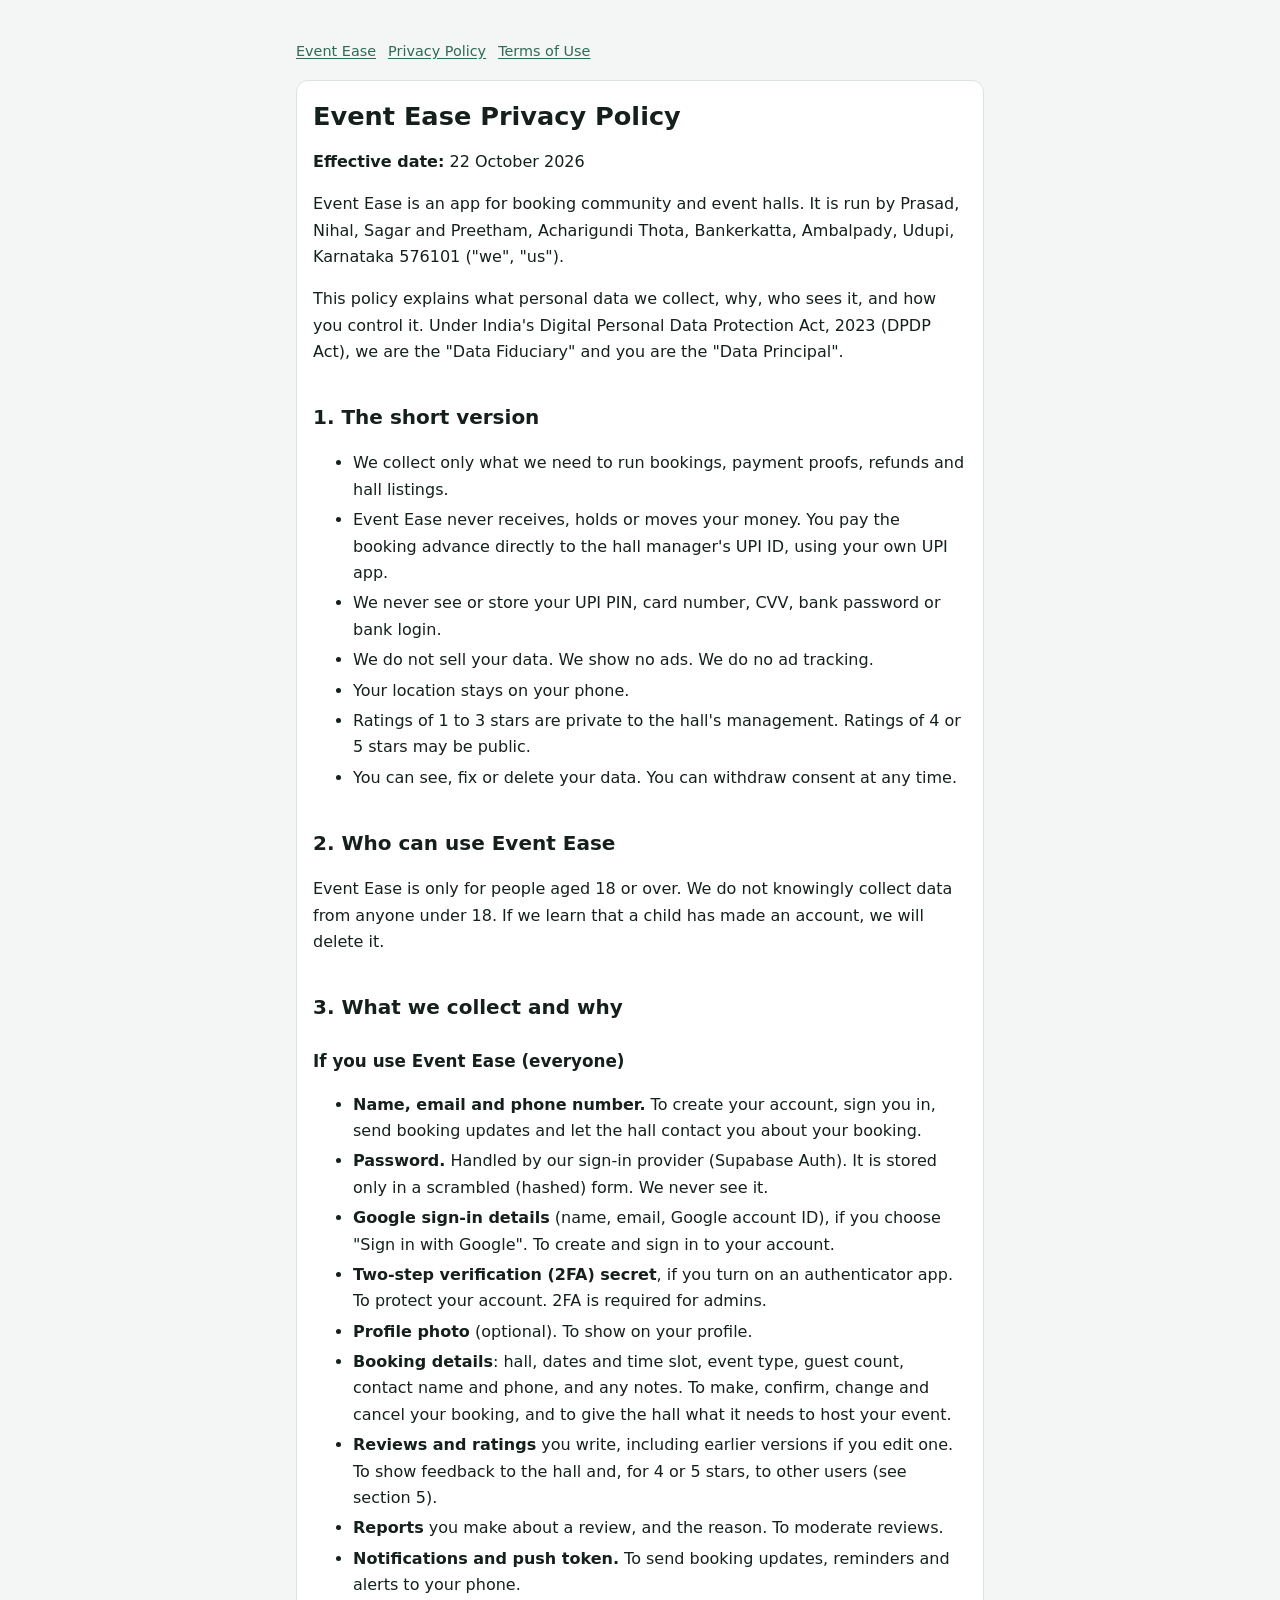
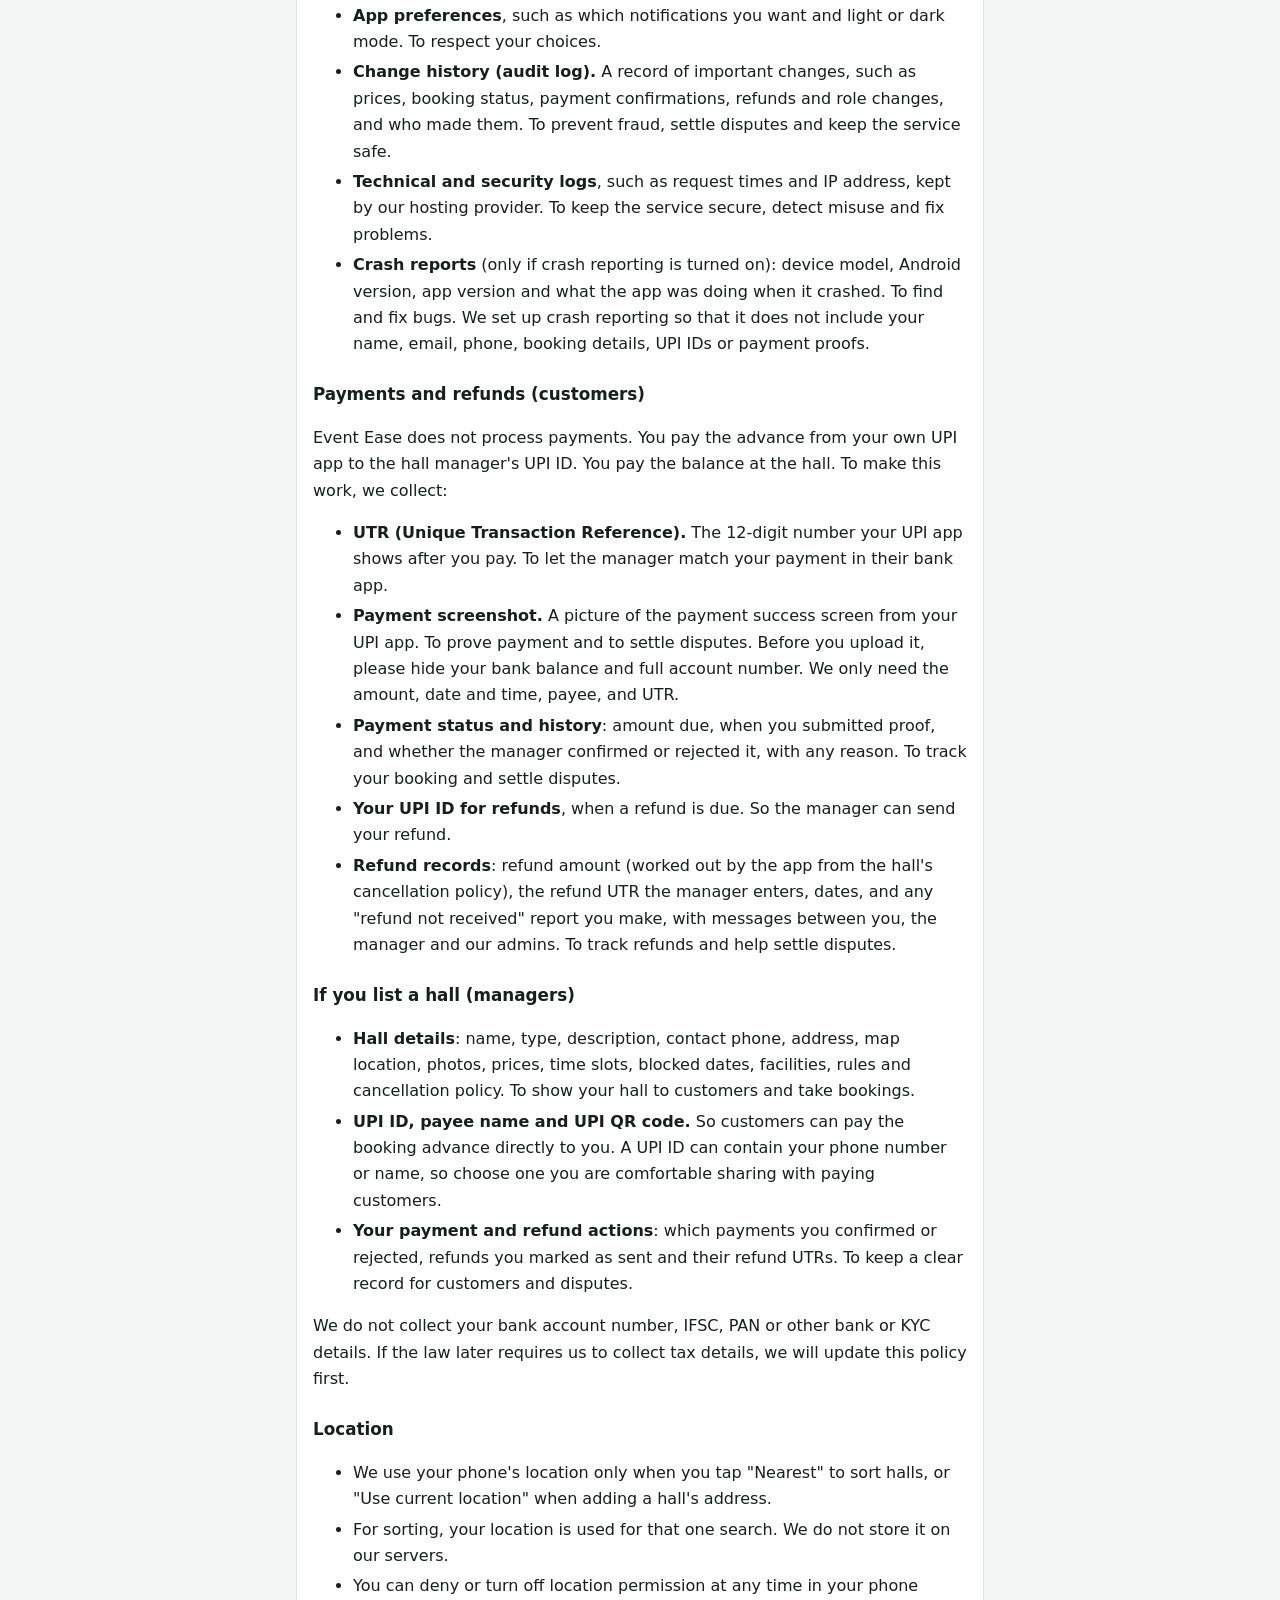
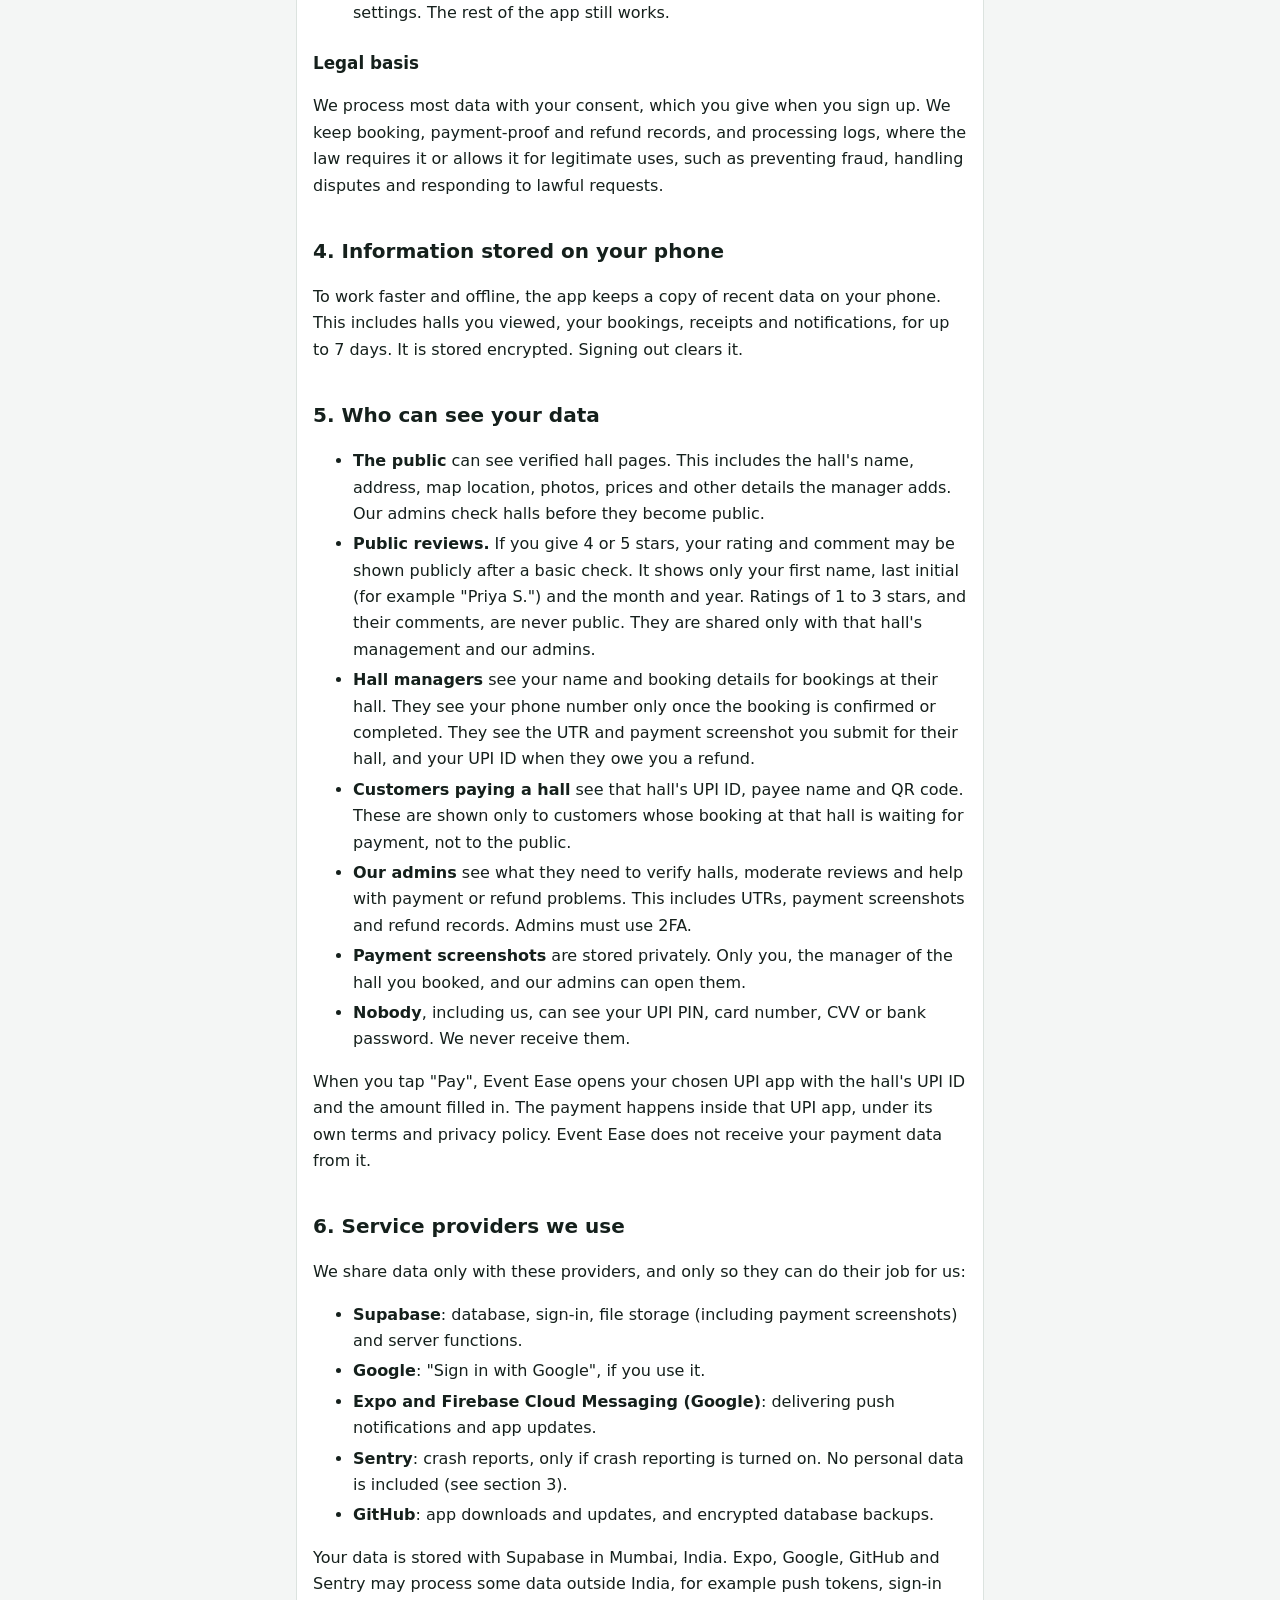
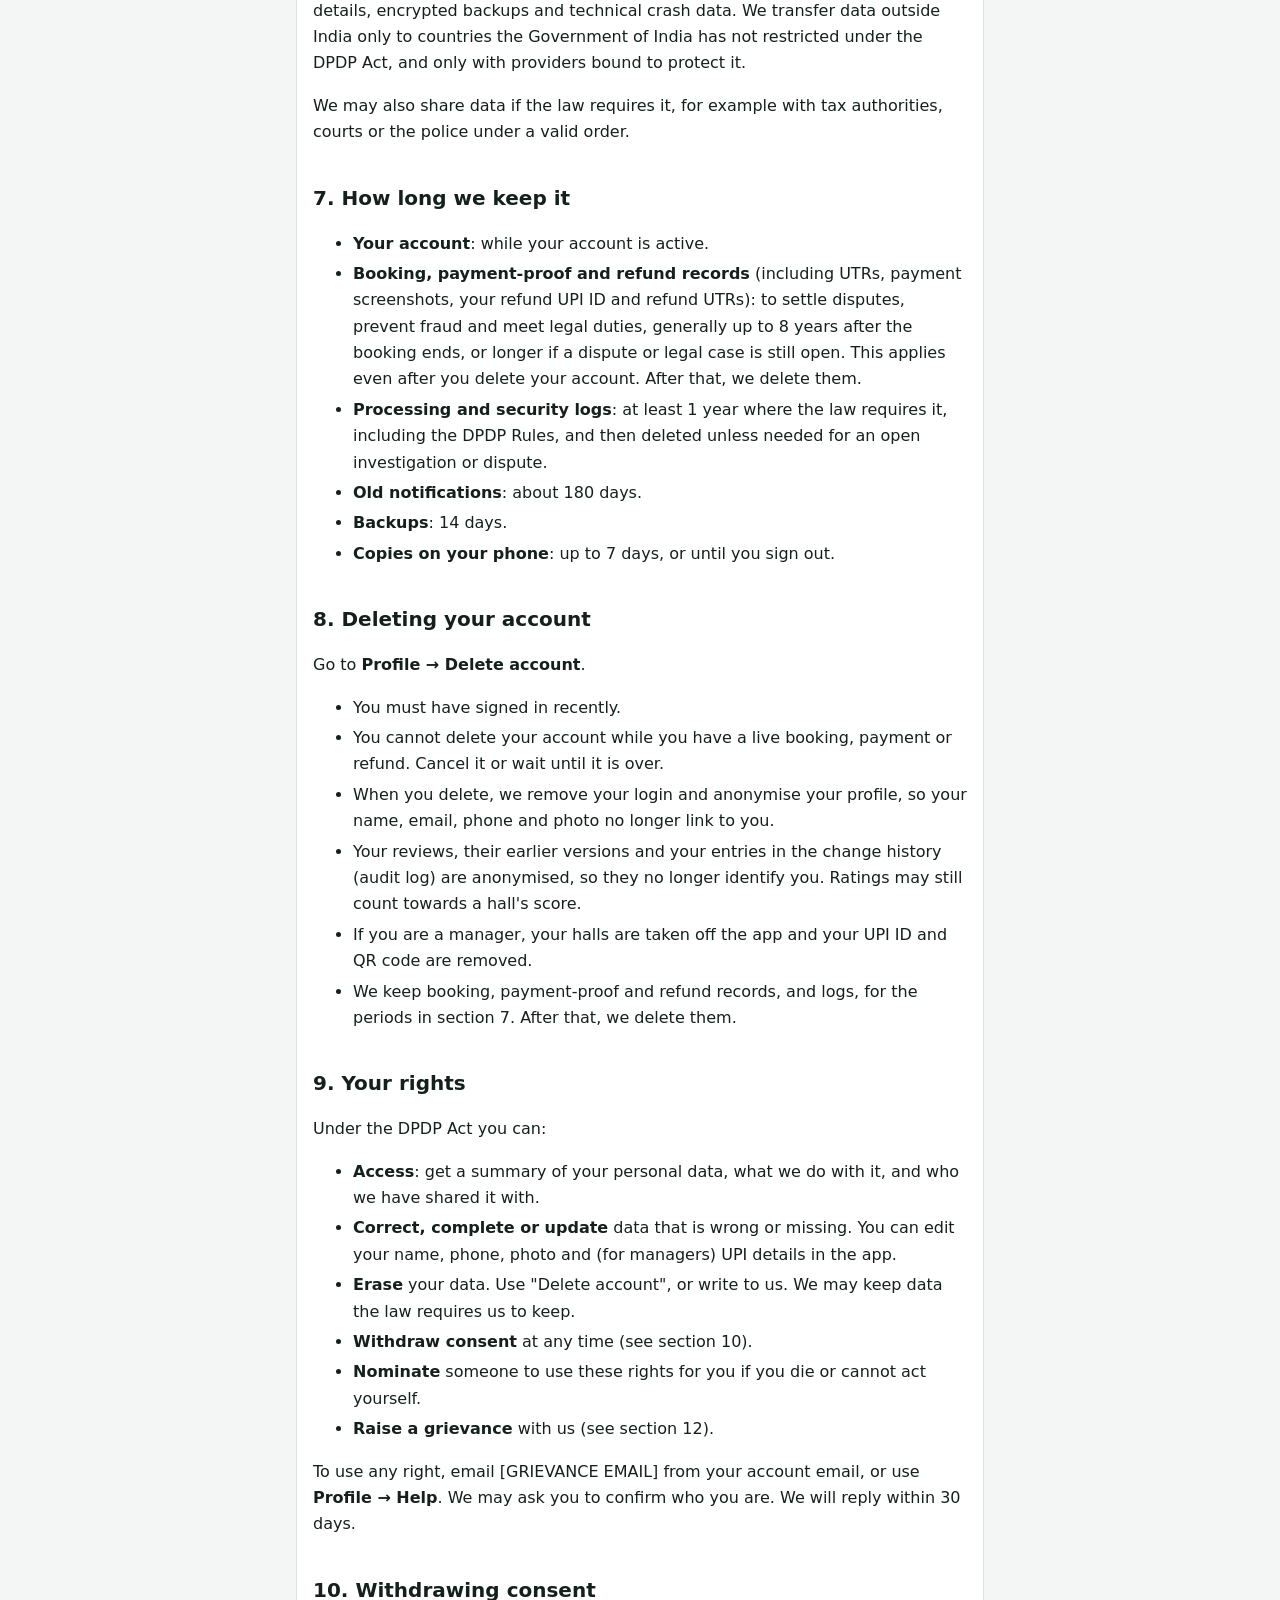
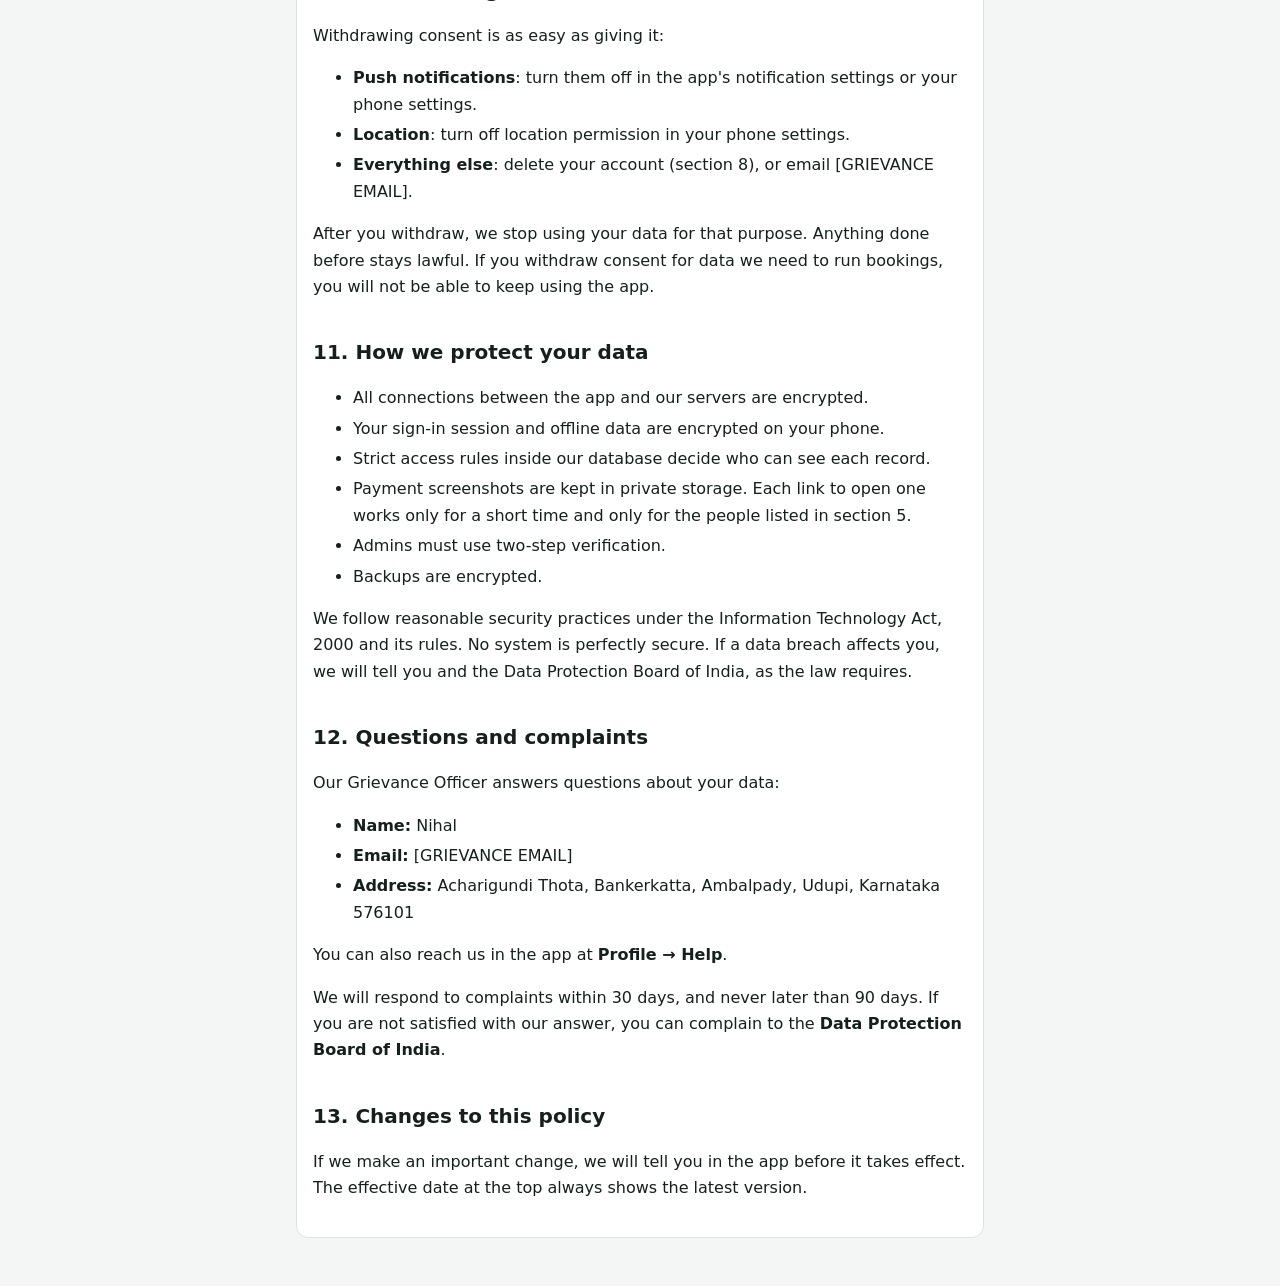
==== privacy/index.html @ c85a9c73 "Event Ease legal pages" ====
<!doctype html>
<html lang="en">
<head>
<meta charset="utf-8">
<meta name="viewport" content="width=device-width, initial-scale=1">
<title>Privacy Policy | Event Ease</title>
<link rel="stylesheet" href="../style.css">
</head>
<body>
<main>
<nav><a href="../">Event Ease</a><a href="../privacy/">Privacy Policy</a><a href="../terms/">Terms of Use</a></nav>
<article class="card">
<h1>Event Ease Privacy Policy</h1>
<p><strong>Effective date:</strong> 22 October 2026</p>
<p>Event Ease is an app for booking community and event halls. It is run by Prasad, Nihal, Sagar and Preetham, Acharigundi Thota, Bankerkatta, Ambalpady, Udupi, Karnataka 576101 (&quot;we&quot;, &quot;us&quot;).</p>
<p>This policy explains what personal data we collect, why, who sees it, and how you control it. Under India&#39;s Digital Personal Data Protection Act, 2023 (DPDP Act), we are the &quot;Data Fiduciary&quot; and you are the &quot;Data Principal&quot;.</p>
<h2>1. The short version</h2>
<ul>
<li>We collect only what we need to run bookings, payment proofs, refunds and hall listings.</li>
<li>Event Ease never receives, holds or moves your money. You pay the booking advance directly to the hall manager&#39;s UPI ID, using your own UPI app.</li>
<li>We never see or store your UPI PIN, card number, CVV, bank password or bank login.</li>
<li>We do not sell your data. We show no ads. We do no ad tracking.</li>
<li>Your location stays on your phone.</li>
<li>Ratings of 1 to 3 stars are private to the hall&#39;s management. Ratings of 4 or 5 stars may be public.</li>
<li>You can see, fix or delete your data. You can withdraw consent at any time.</li>
</ul>
<h2>2. Who can use Event Ease</h2>
<p>Event Ease is only for people aged 18 or over. We do not knowingly collect data from anyone under 18. If we learn that a child has made an account, we will delete it.</p>
<h2>3. What we collect and why</h2>
<h3>If you use Event Ease (everyone)</h3>
<ul>
<li><strong>Name, email and phone number.</strong> To create your account, sign you in, send booking updates and let the hall contact you about your booking.</li>
<li><strong>Password.</strong> Handled by our sign-in provider (Supabase Auth). It is stored only in a scrambled (hashed) form. We never see it.</li>
<li><strong>Google sign-in details</strong> (name, email, Google account ID), if you choose &quot;Sign in with Google&quot;. To create and sign in to your account.</li>
<li><strong>Two-step verification (2FA) secret</strong>, if you turn on an authenticator app. To protect your account. 2FA is required for admins.</li>
<li><strong>Profile photo</strong> (optional). To show on your profile.</li>
<li><strong>Booking details</strong>: hall, dates and time slot, event type, guest count, contact name and phone, and any notes. To make, confirm, change and cancel your booking, and to give the hall what it needs to host your event.</li>
<li><strong>Reviews and ratings</strong> you write, including earlier versions if you edit one. To show feedback to the hall and, for 4 or 5 stars, to other users (see section 5).</li>
<li><strong>Reports</strong> you make about a review, and the reason. To moderate reviews.</li>
<li><strong>Notifications and push token.</strong> To send booking updates, reminders and alerts to your phone.</li>
<li><strong>App preferences</strong>, such as which notifications you want and light or dark mode. To respect your choices.</li>
<li><strong>Change history (audit log).</strong> A record of important changes, such as prices, booking status, payment confirmations, refunds and role changes, and who made them. To prevent fraud, settle disputes and keep the service safe.</li>
<li><strong>Technical and security logs</strong>, such as request times and IP address, kept by our hosting provider. To keep the service secure, detect misuse and fix problems.</li>
<li><strong>Crash reports</strong> (only if crash reporting is turned on): device model, Android version, app version and what the app was doing when it crashed. To find and fix bugs. We set up crash reporting so that it does not include your name, email, phone, booking details, UPI IDs or payment proofs.</li>
</ul>
<h3>Payments and refunds (customers)</h3>
<p>Event Ease does not process payments. You pay the advance from your own UPI app to the hall manager&#39;s UPI ID. You pay the balance at the hall. To make this work, we collect:</p>
<ul>
<li><strong>UTR (Unique Transaction Reference).</strong> The 12-digit number your UPI app shows after you pay. To let the manager match your payment in their bank app.</li>
<li><strong>Payment screenshot.</strong> A picture of the payment success screen from your UPI app. To prove payment and to settle disputes. Before you upload it, please hide your bank balance and full account number. We only need the amount, date and time, payee, and UTR.</li>
<li><strong>Payment status and history</strong>: amount due, when you submitted proof, and whether the manager confirmed or rejected it, with any reason. To track your booking and settle disputes.</li>
<li><strong>Your UPI ID for refunds</strong>, when a refund is due. So the manager can send your refund.</li>
<li><strong>Refund records</strong>: refund amount (worked out by the app from the hall&#39;s cancellation policy), the refund UTR the manager enters, dates, and any &quot;refund not received&quot; report you make, with messages between you, the manager and our admins. To track refunds and help settle disputes.</li>
</ul>
<h3>If you list a hall (managers)</h3>
<ul>
<li><strong>Hall details</strong>: name, type, description, contact phone, address, map location, photos, prices, time slots, blocked dates, facilities, rules and cancellation policy. To show your hall to customers and take bookings.</li>
<li><strong>UPI ID, payee name and UPI QR code.</strong> So customers can pay the booking advance directly to you. A UPI ID can contain your phone number or name, so choose one you are comfortable sharing with paying customers.</li>
<li><strong>Your payment and refund actions</strong>: which payments you confirmed or rejected, refunds you marked as sent and their refund UTRs. To keep a clear record for customers and disputes.</li>
</ul>
<p>We do not collect your bank account number, IFSC, PAN or other bank or KYC details. If the law later requires us to collect tax details, we will update this policy first.</p>
<h3>Location</h3>
<ul>
<li>We use your phone&#39;s location only when you tap &quot;Nearest&quot; to sort halls, or &quot;Use current location&quot; when adding a hall&#39;s address.</li>
<li>For sorting, your location is used for that one search. We do not store it on our servers.</li>
<li>You can deny or turn off location permission at any time in your phone settings. The rest of the app still works.</li>
</ul>
<h3>Legal basis</h3>
<p>We process most data with your consent, which you give when you sign up. We keep booking, payment-proof and refund records, and processing logs, where the law requires it or allows it for legitimate uses, such as preventing fraud, handling disputes and responding to lawful requests.</p>
<h2>4. Information stored on your phone</h2>
<p>To work faster and offline, the app keeps a copy of recent data on your phone. This includes halls you viewed, your bookings, receipts and notifications, for up to 7 days. It is stored encrypted. Signing out clears it.</p>
<h2>5. Who can see your data</h2>
<ul>
<li><strong>The public</strong> can see verified hall pages. This includes the hall&#39;s name, address, map location, photos, prices and other details the manager adds. Our admins check halls before they become public.</li>
<li><strong>Public reviews.</strong> If you give 4 or 5 stars, your rating and comment may be shown publicly after a basic check. It shows only your first name, last initial (for example &quot;Priya S.&quot;) and the month and year. Ratings of 1 to 3 stars, and their comments, are never public. They are shared only with that hall&#39;s management and our admins.</li>
<li><strong>Hall managers</strong> see your name and booking details for bookings at their hall. They see your phone number only once the booking is confirmed or completed. They see the UTR and payment screenshot you submit for their hall, and your UPI ID when they owe you a refund.</li>
<li><strong>Customers paying a hall</strong> see that hall&#39;s UPI ID, payee name and QR code. These are shown only to customers whose booking at that hall is waiting for payment, not to the public.</li>
<li><strong>Our admins</strong> see what they need to verify halls, moderate reviews and help with payment or refund problems. This includes UTRs, payment screenshots and refund records. Admins must use 2FA.</li>
<li><strong>Payment screenshots</strong> are stored privately. Only you, the manager of the hall you booked, and our admins can open them.</li>
<li><strong>Nobody</strong>, including us, can see your UPI PIN, card number, CVV or bank password. We never receive them.</li>
</ul>
<p>When you tap &quot;Pay&quot;, Event Ease opens your chosen UPI app with the hall&#39;s UPI ID and the amount filled in. The payment happens inside that UPI app, under its own terms and privacy policy. Event Ease does not receive your payment data from it.</p>
<h2>6. Service providers we use</h2>
<p>We share data only with these providers, and only so they can do their job for us:</p>
<ul>
<li><strong>Supabase</strong>: database, sign-in, file storage (including payment screenshots) and server functions.</li>
<li><strong>Google</strong>: &quot;Sign in with Google&quot;, if you use it.</li>
<li><strong>Expo and Firebase Cloud Messaging (Google)</strong>: delivering push notifications and app updates.</li>
<li><strong>Sentry</strong>: crash reports, only if crash reporting is turned on. No personal data is included (see section 3).</li>
<li><strong>GitHub</strong>: app downloads and updates, and encrypted database backups.</li>
</ul>
<p>Your data is stored with Supabase in Mumbai, India. Expo, Google, GitHub and Sentry may process some data outside India, for example push tokens, sign-in details, encrypted backups and technical crash data. We transfer data outside India only to countries the Government of India has not restricted under the DPDP Act, and only with providers bound to protect it.</p>
<p>We may also share data if the law requires it, for example with tax authorities, courts or the police under a valid order.</p>
<h2>7. How long we keep it</h2>
<ul>
<li><strong>Your account</strong>: while your account is active.</li>
<li><strong>Booking, payment-proof and refund records</strong> (including UTRs, payment screenshots, your refund UPI ID and refund UTRs): to settle disputes, prevent fraud and meet legal duties, generally up to 8 years after the booking ends, or longer if a dispute or legal case is still open. This applies even after you delete your account. After that, we delete them.</li>
<li><strong>Processing and security logs</strong>: at least 1 year where the law requires it, including the DPDP Rules, and then deleted unless needed for an open investigation or dispute.</li>
<li><strong>Old notifications</strong>: about 180 days.</li>
<li><strong>Backups</strong>: 14 days.</li>
<li><strong>Copies on your phone</strong>: up to 7 days, or until you sign out.</li>
</ul>
<h2>8. Deleting your account</h2>
<p>Go to <strong>Profile → Delete account</strong>.</p>
<ul>
<li>You must have signed in recently.</li>
<li>You cannot delete your account while you have a live booking, payment or refund. Cancel it or wait until it is over.</li>
<li>When you delete, we remove your login and anonymise your profile, so your name, email, phone and photo no longer link to you.</li>
<li>Your reviews, their earlier versions and your entries in the change history (audit log) are anonymised, so they no longer identify you. Ratings may still count towards a hall&#39;s score.</li>
<li>If you are a manager, your halls are taken off the app and your UPI ID and QR code are removed.</li>
<li>We keep booking, payment-proof and refund records, and logs, for the periods in section 7. After that, we delete them.</li>
</ul>
<h2>9. Your rights</h2>
<p>Under the DPDP Act you can:</p>
<ul>
<li><strong>Access</strong>: get a summary of your personal data, what we do with it, and who we have shared it with.</li>
<li><strong>Correct, complete or update</strong> data that is wrong or missing. You can edit your name, phone, photo and (for managers) UPI details in the app.</li>
<li><strong>Erase</strong> your data. Use &quot;Delete account&quot;, or write to us. We may keep data the law requires us to keep.</li>
<li><strong>Withdraw consent</strong> at any time (see section 10).</li>
<li><strong>Nominate</strong> someone to use these rights for you if you die or cannot act yourself.</li>
<li><strong>Raise a grievance</strong> with us (see section 12).</li>
</ul>
<p>To use any right, email [GRIEVANCE EMAIL] from your account email, or use <strong>Profile → Help</strong>. We may ask you to confirm who you are. We will reply within 30 days.</p>
<h2>10. Withdrawing consent</h2>
<p>Withdrawing consent is as easy as giving it:</p>
<ul>
<li><strong>Push notifications</strong>: turn them off in the app&#39;s notification settings or your phone settings.</li>
<li><strong>Location</strong>: turn off location permission in your phone settings.</li>
<li><strong>Everything else</strong>: delete your account (section 8), or email [GRIEVANCE EMAIL].</li>
</ul>
<p>After you withdraw, we stop using your data for that purpose. Anything done before stays lawful. If you withdraw consent for data we need to run bookings, you will not be able to keep using the app.</p>
<h2>11. How we protect your data</h2>
<ul>
<li>All connections between the app and our servers are encrypted.</li>
<li>Your sign-in session and offline data are encrypted on your phone.</li>
<li>Strict access rules inside our database decide who can see each record.</li>
<li>Payment screenshots are kept in private storage. Each link to open one works only for a short time and only for the people listed in section 5.</li>
<li>Admins must use two-step verification.</li>
<li>Backups are encrypted.</li>
</ul>
<p>We follow reasonable security practices under the Information Technology Act, 2000 and its rules. No system is perfectly secure. If a data breach affects you, we will tell you and the Data Protection Board of India, as the law requires.</p>
<h2>12. Questions and complaints</h2>
<p>Our Grievance Officer answers questions about your data:</p>
<ul>
<li><strong>Name:</strong> Nihal</li>
<li><strong>Email:</strong> [GRIEVANCE EMAIL]</li>
<li><strong>Address:</strong> Acharigundi Thota, Bankerkatta, Ambalpady, Udupi, Karnataka 576101</li>
</ul>
<p>You can also reach us in the app at <strong>Profile → Help</strong>.</p>
<p>We will respond to complaints within 30 days, and never later than 90 days. If you are not satisfied with our answer, you can complain to the <strong>Data Protection Board of India</strong>.</p>
<h2>13. Changes to this policy</h2>
<p>If we make an important change, we will tell you in the app before it takes effect. The effective date at the top always shows the latest version.</p>
</article>
</main>
</body>
</html>
---- style.css ----
:root{--bg:#F4F6F5;--surface:#FFFFFF;--ink:#15201C;--muted:#5C6964;--line:#DCE3DF;--accent:#2E6A55}
@media (prefers-color-scheme:dark){:root{--bg:#0E1412;--surface:#161D1A;--ink:#E7EEEA;--muted:#9AA8A2;--line:#26302C;--accent:#7CC4A4}}
*{box-sizing:border-box}
body{margin:0;background:var(--bg);color:var(--ink);font:16px/1.65 system-ui,-apple-system,"Segoe UI",Roboto,"Helvetica Neue",Arial,sans-serif}
main{max-width:720px;margin:0 auto;padding:24px 16px 48px}
.card{background:var(--surface);border:1px solid var(--line);border-radius:12px;padding:20px 16px}
h1{font-size:1.6rem;line-height:1.25;margin:0 0 .5em}
h2{font-size:1.25rem;margin:1.8em 0 .5em}
h3{font-size:1.05rem;margin:1.4em 0 .4em}
a{color:var(--accent);text-underline-offset:2px}
a:focus-visible{outline:2px solid var(--accent);outline-offset:2px}
p,li{overflow-wrap:anywhere}
li{margin:.25em 0}
code{background:var(--bg);border:1px solid var(--line);border-radius:4px;padding:0 .3em;font-size:.9em}
table{border-collapse:collapse;display:block;overflow-x:auto;max-width:100%}
th,td{border:1px solid var(--line);padding:6px 10px;text-align:left;vertical-align:top}
hr{border:0;border-top:1px solid var(--line);margin:1.5em 0}
nav,footer{color:var(--muted);font-size:.9rem;margin:16px 0}
nav a,footer a{margin-right:12px}
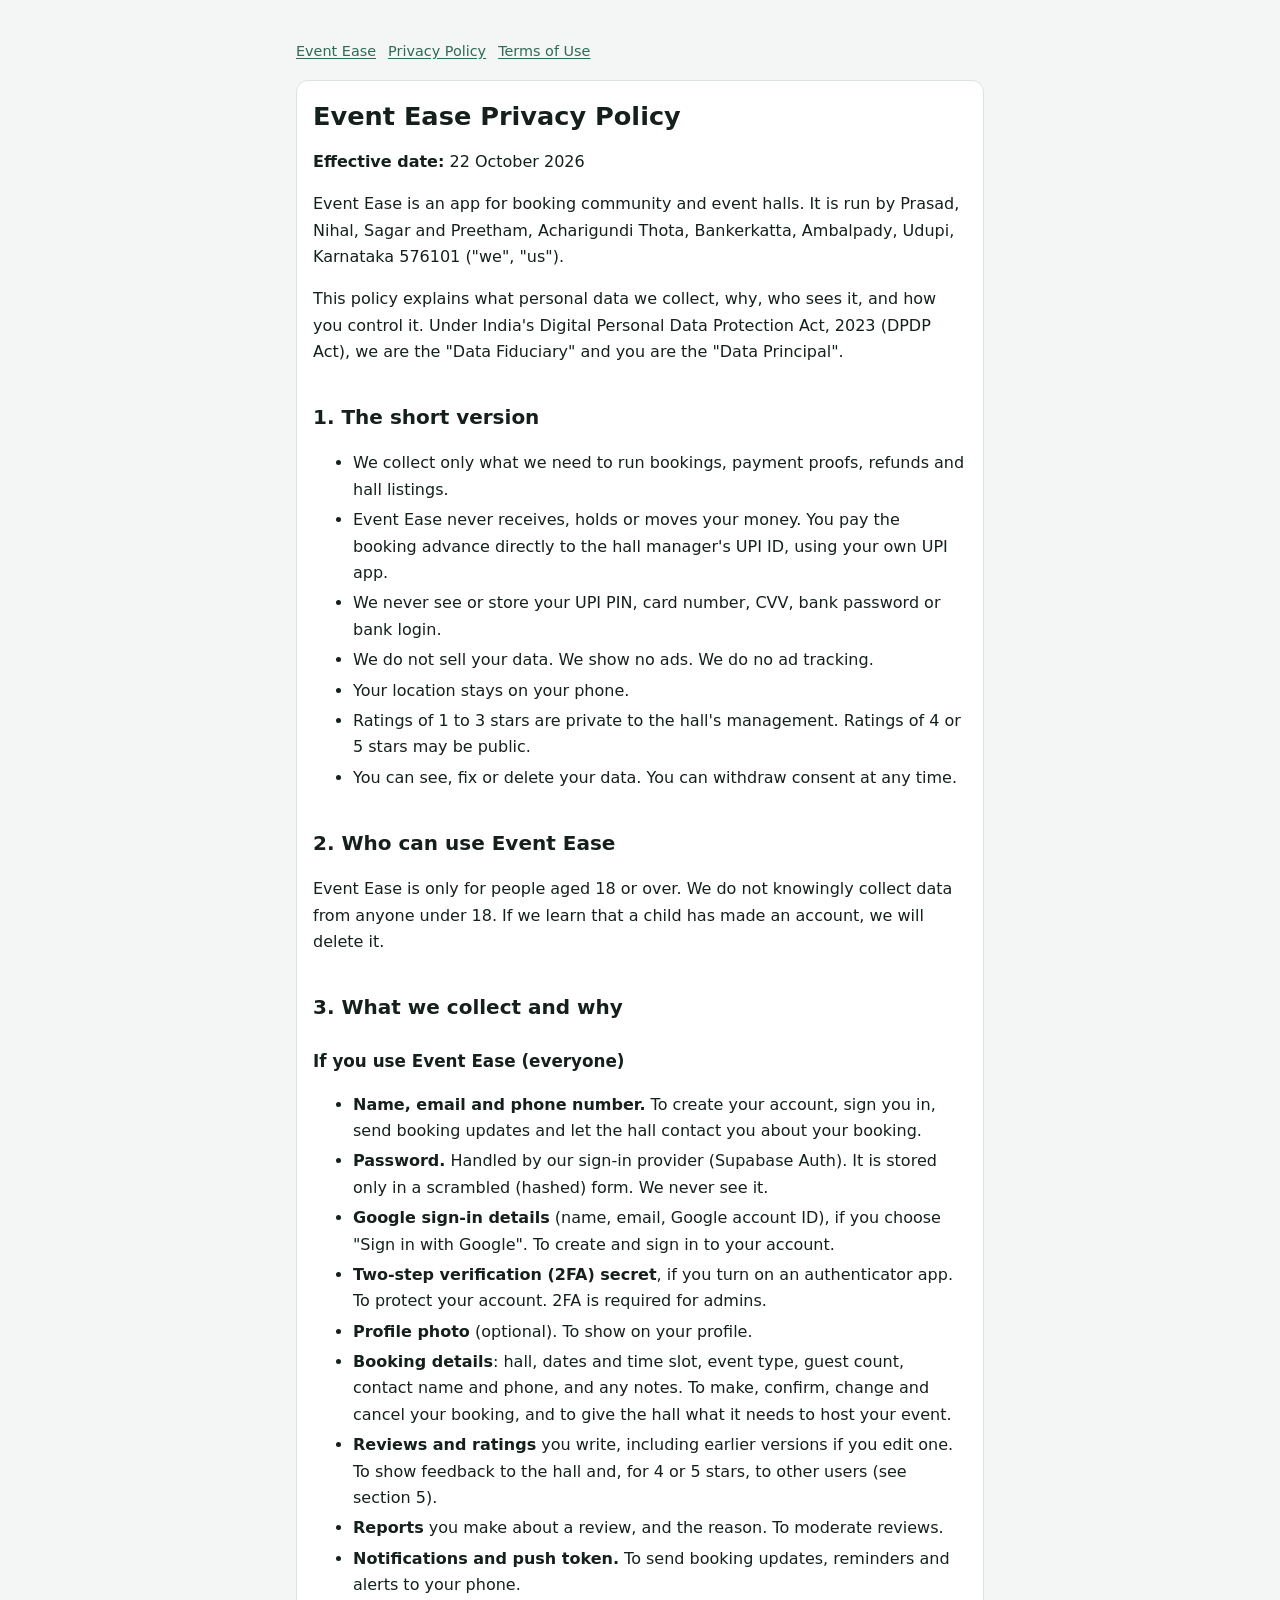
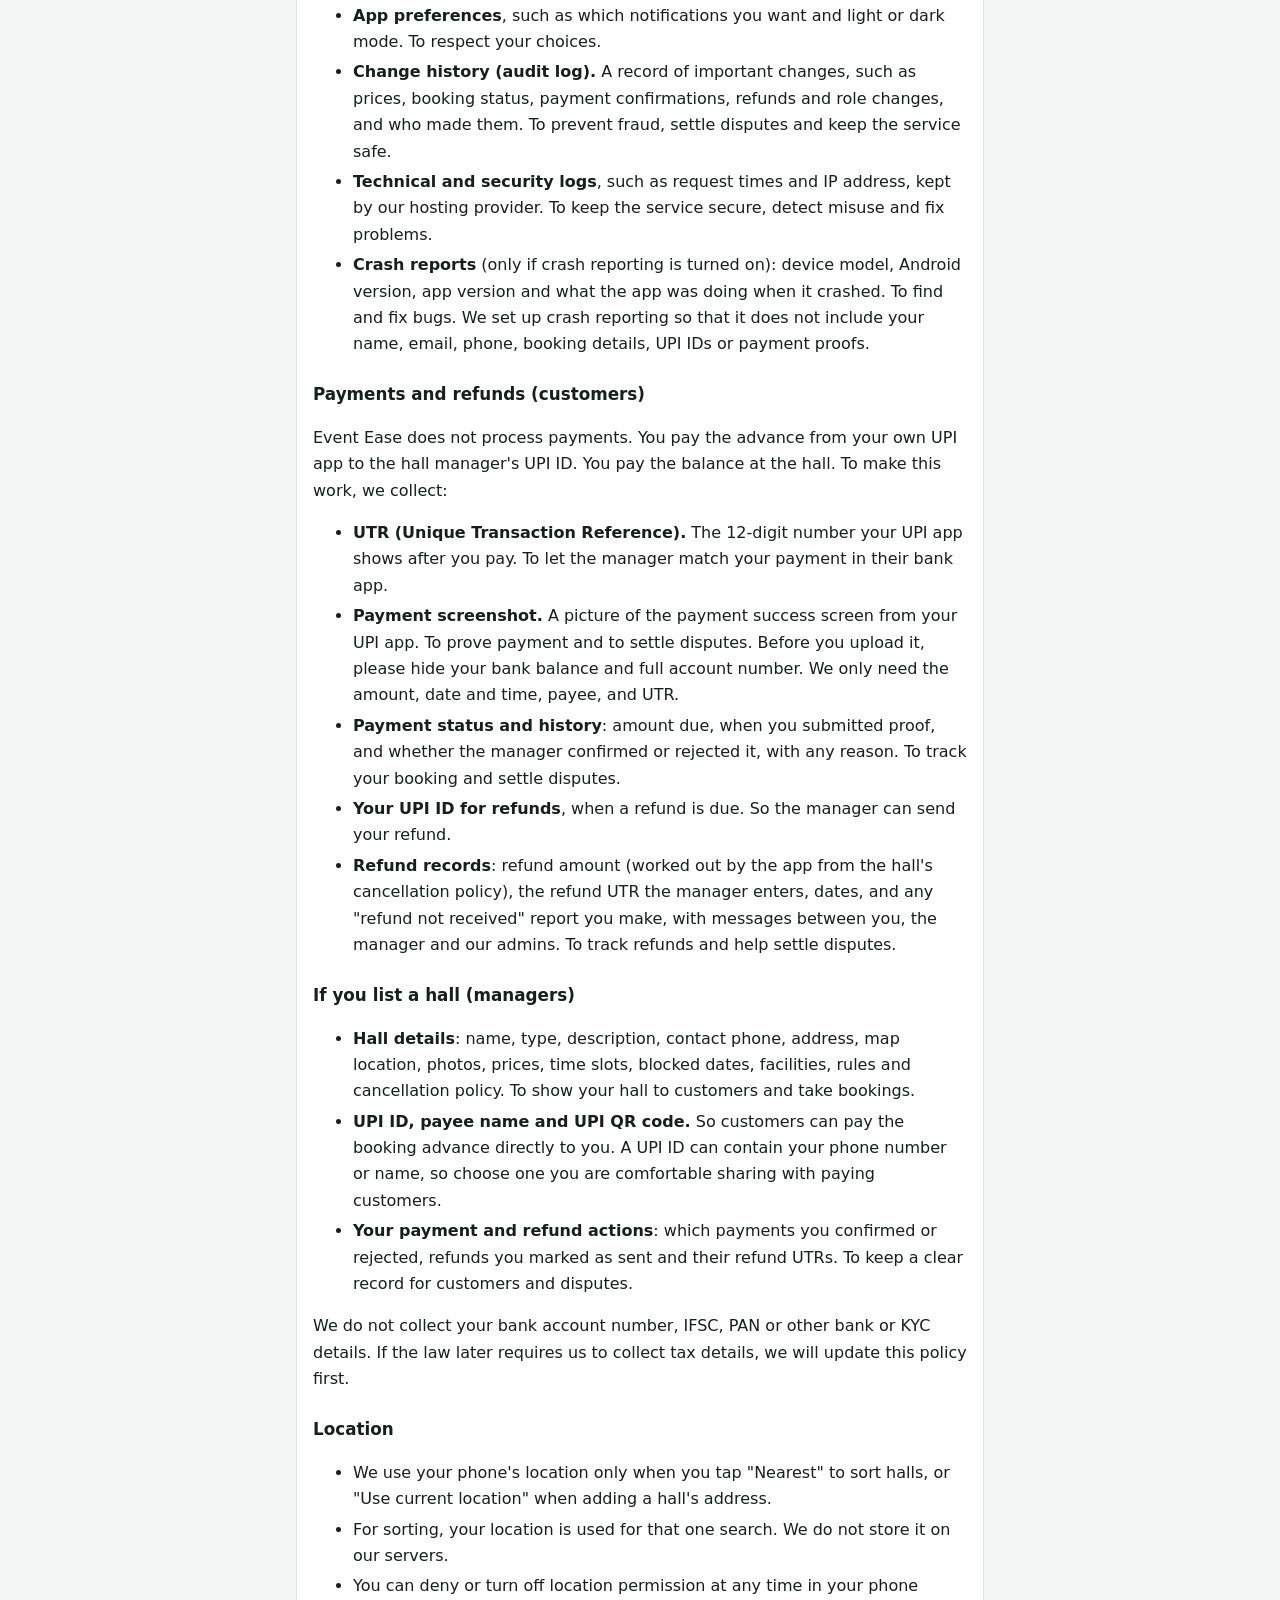
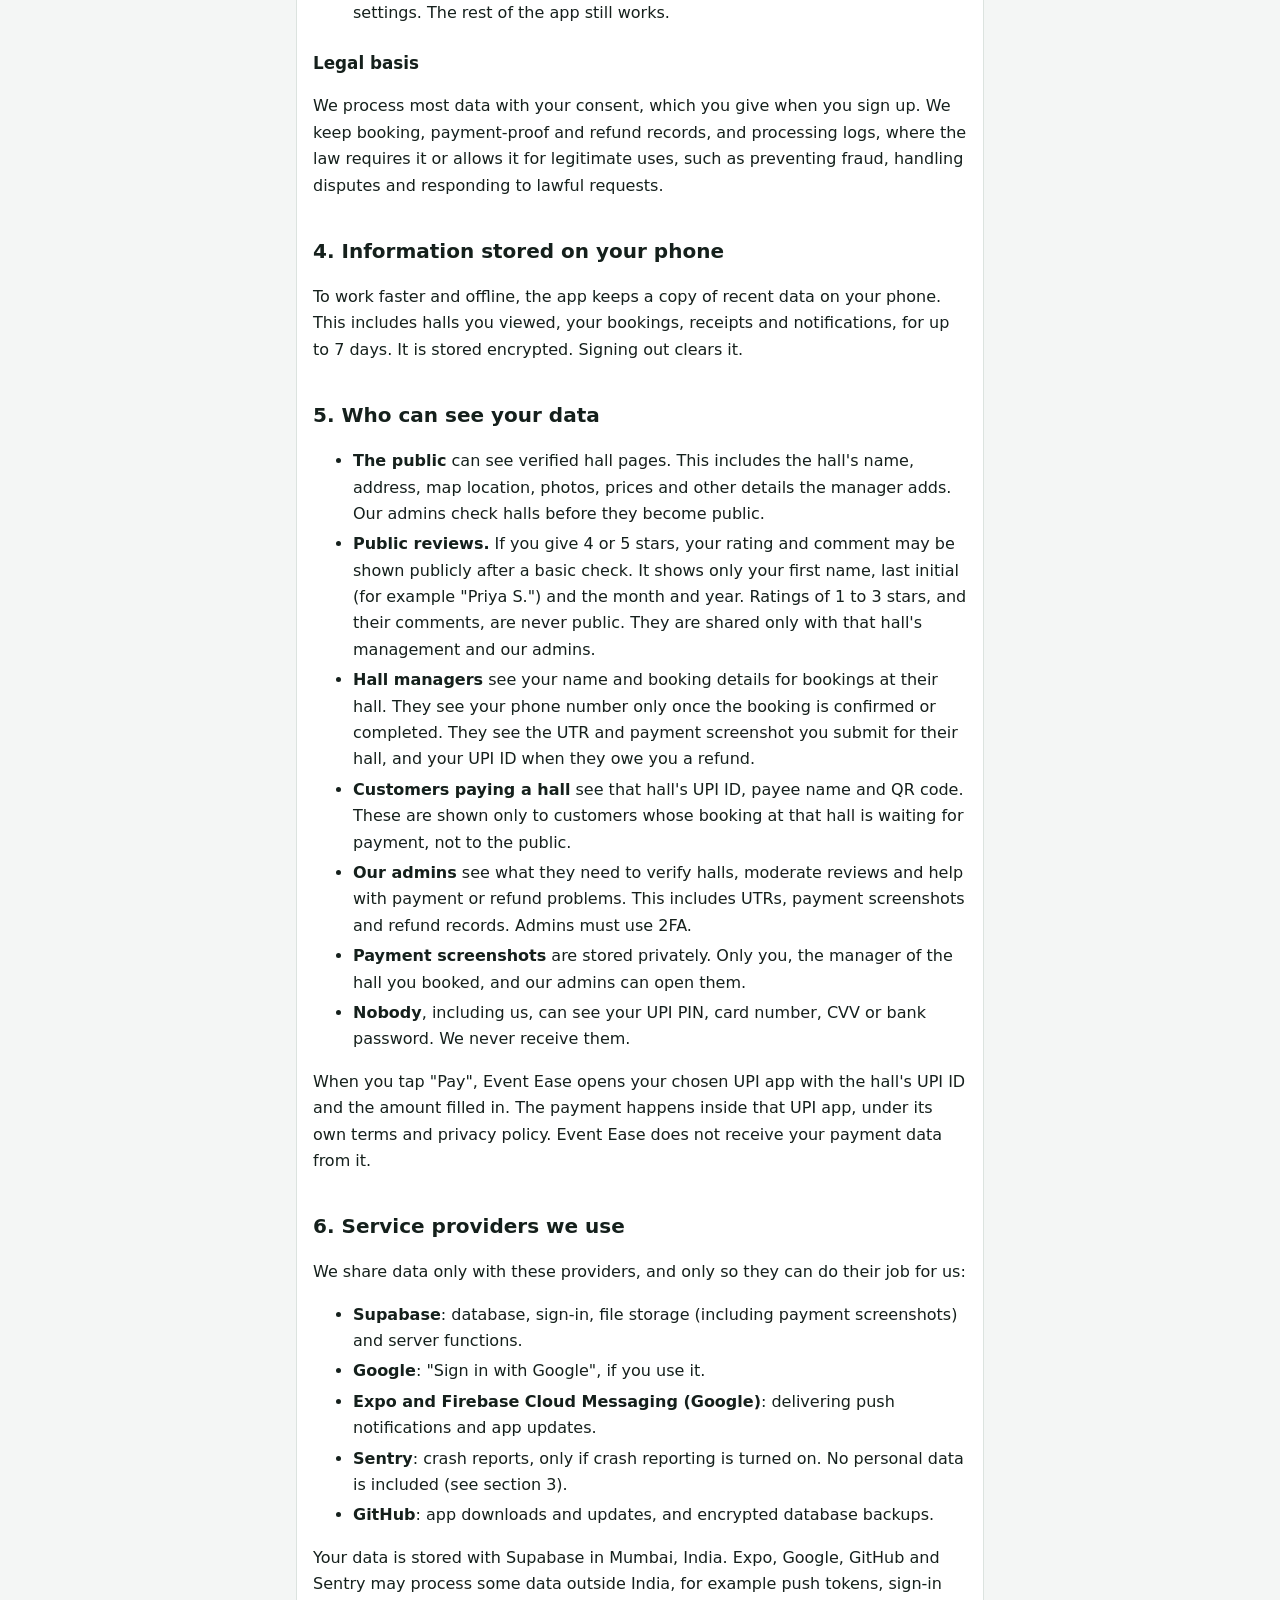
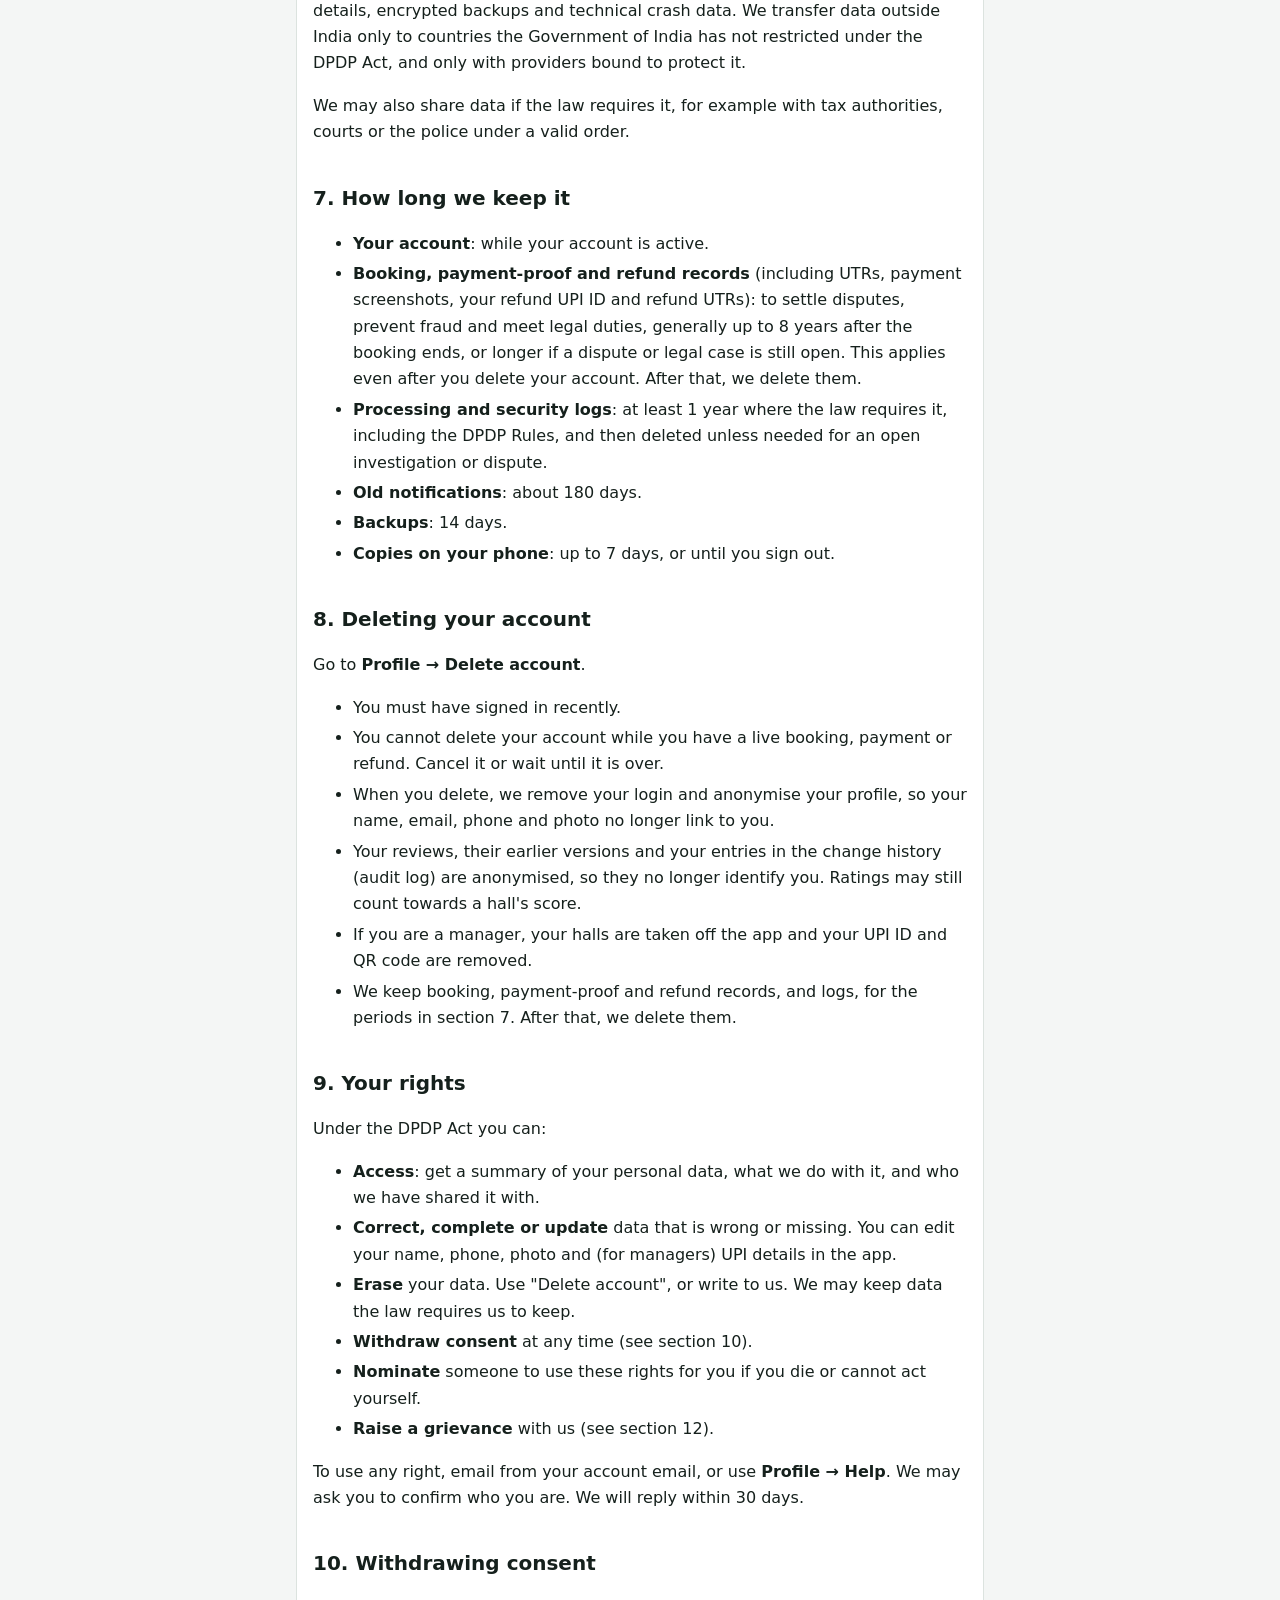
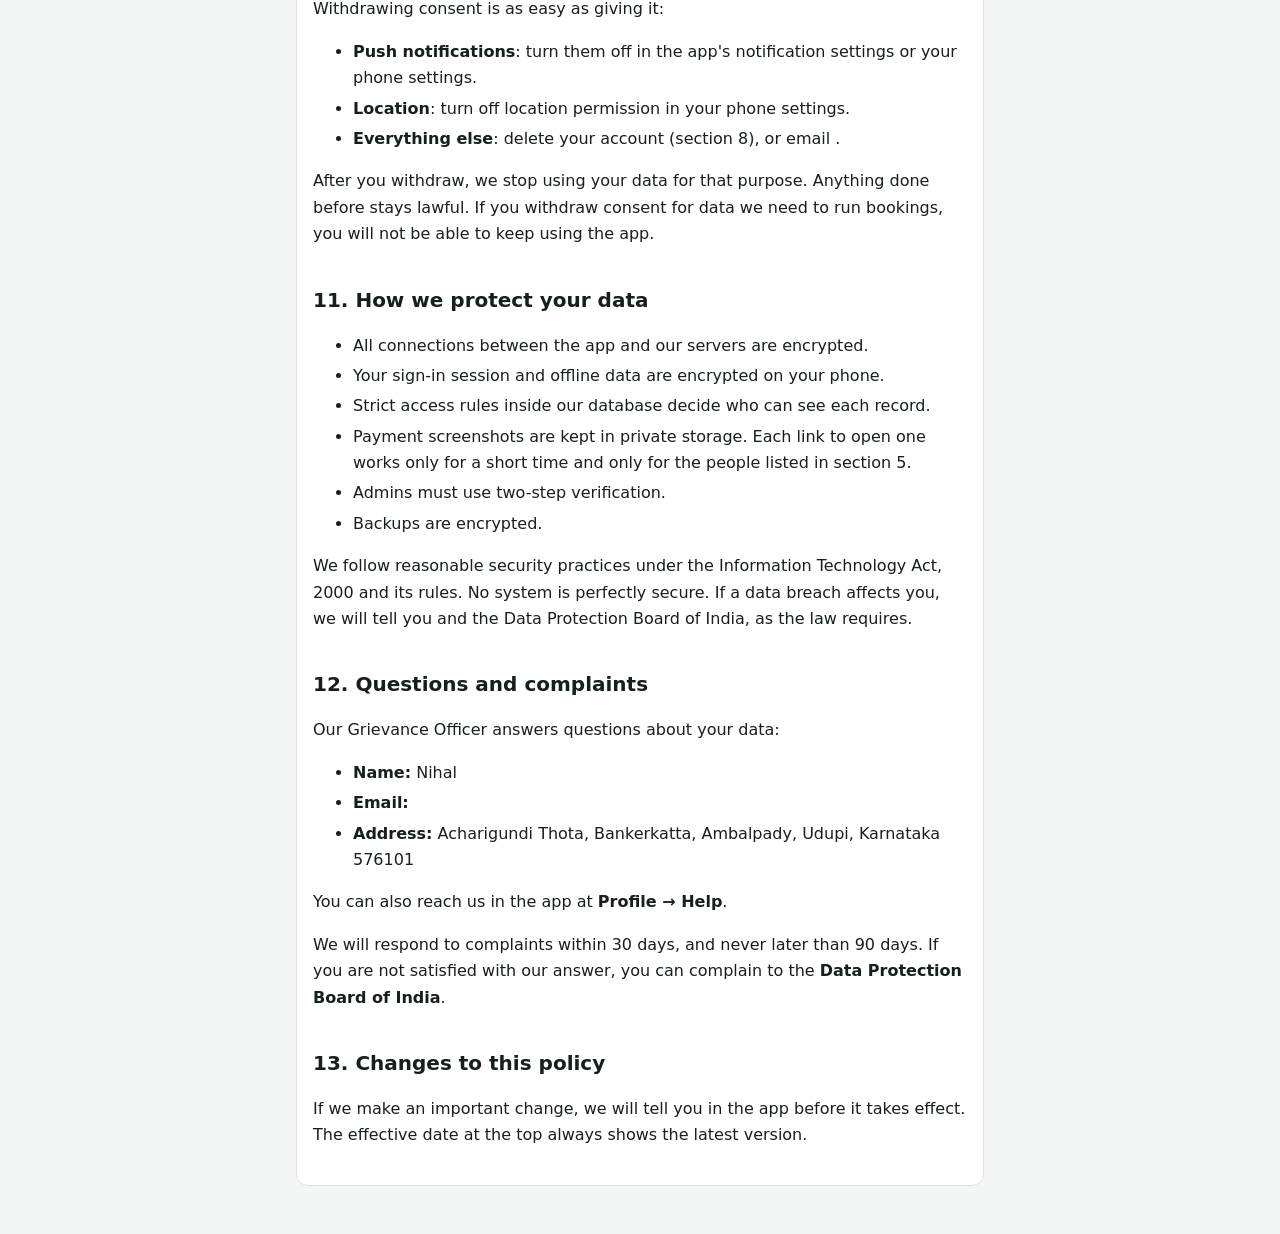
==== commit 91cabcaa: "Add grievance contact" ====
--- a/privacy/index.html
+++ b/privacy/index.html
@@ -120,13 +120,13 @@
 <li><strong>Nominate</strong> someone to use these rights for you if you die or cannot act yourself.</li>
 <li><strong>Raise a grievance</strong> with us (see section 12).</li>
 </ul>
-<p>To use any right, email [GRIEVANCE EMAIL] from your account email, or use <strong>Profile → Help</strong>. We may ask you to confirm who you are. We will reply within 30 days.</p>
+<p>To use any right, email  from your account email, or use <strong>Profile → Help</strong>. We may ask you to confirm who you are. We will reply within 30 days.</p>
 <h2>10. Withdrawing consent</h2>
 <p>Withdrawing consent is as easy as giving it:</p>
 <ul>
 <li><strong>Push notifications</strong>: turn them off in the app&#39;s notification settings or your phone settings.</li>
 <li><strong>Location</strong>: turn off location permission in your phone settings.</li>
-<li><strong>Everything else</strong>: delete your account (section 8), or email [GRIEVANCE EMAIL].</li>
+<li><strong>Everything else</strong>: delete your account (section 8), or email .</li>
 </ul>
 <p>After you withdraw, we stop using your data for that purpose. Anything done before stays lawful. If you withdraw consent for data we need to run bookings, you will not be able to keep using the app.</p>
 <h2>11. How we protect your data</h2>
@@ -143,7 +143,7 @@
 <p>Our Grievance Officer answers questions about your data:</p>
 <ul>
 <li><strong>Name:</strong> Nihal</li>
-<li><strong>Email:</strong> [GRIEVANCE EMAIL]</li>
+<li><strong>Email:</strong> </li>
 <li><strong>Address:</strong> Acharigundi Thota, Bankerkatta, Ambalpady, Udupi, Karnataka 576101</li>
 </ul>
 <p>You can also reach us in the app at <strong>Profile → Help</strong>.</p>
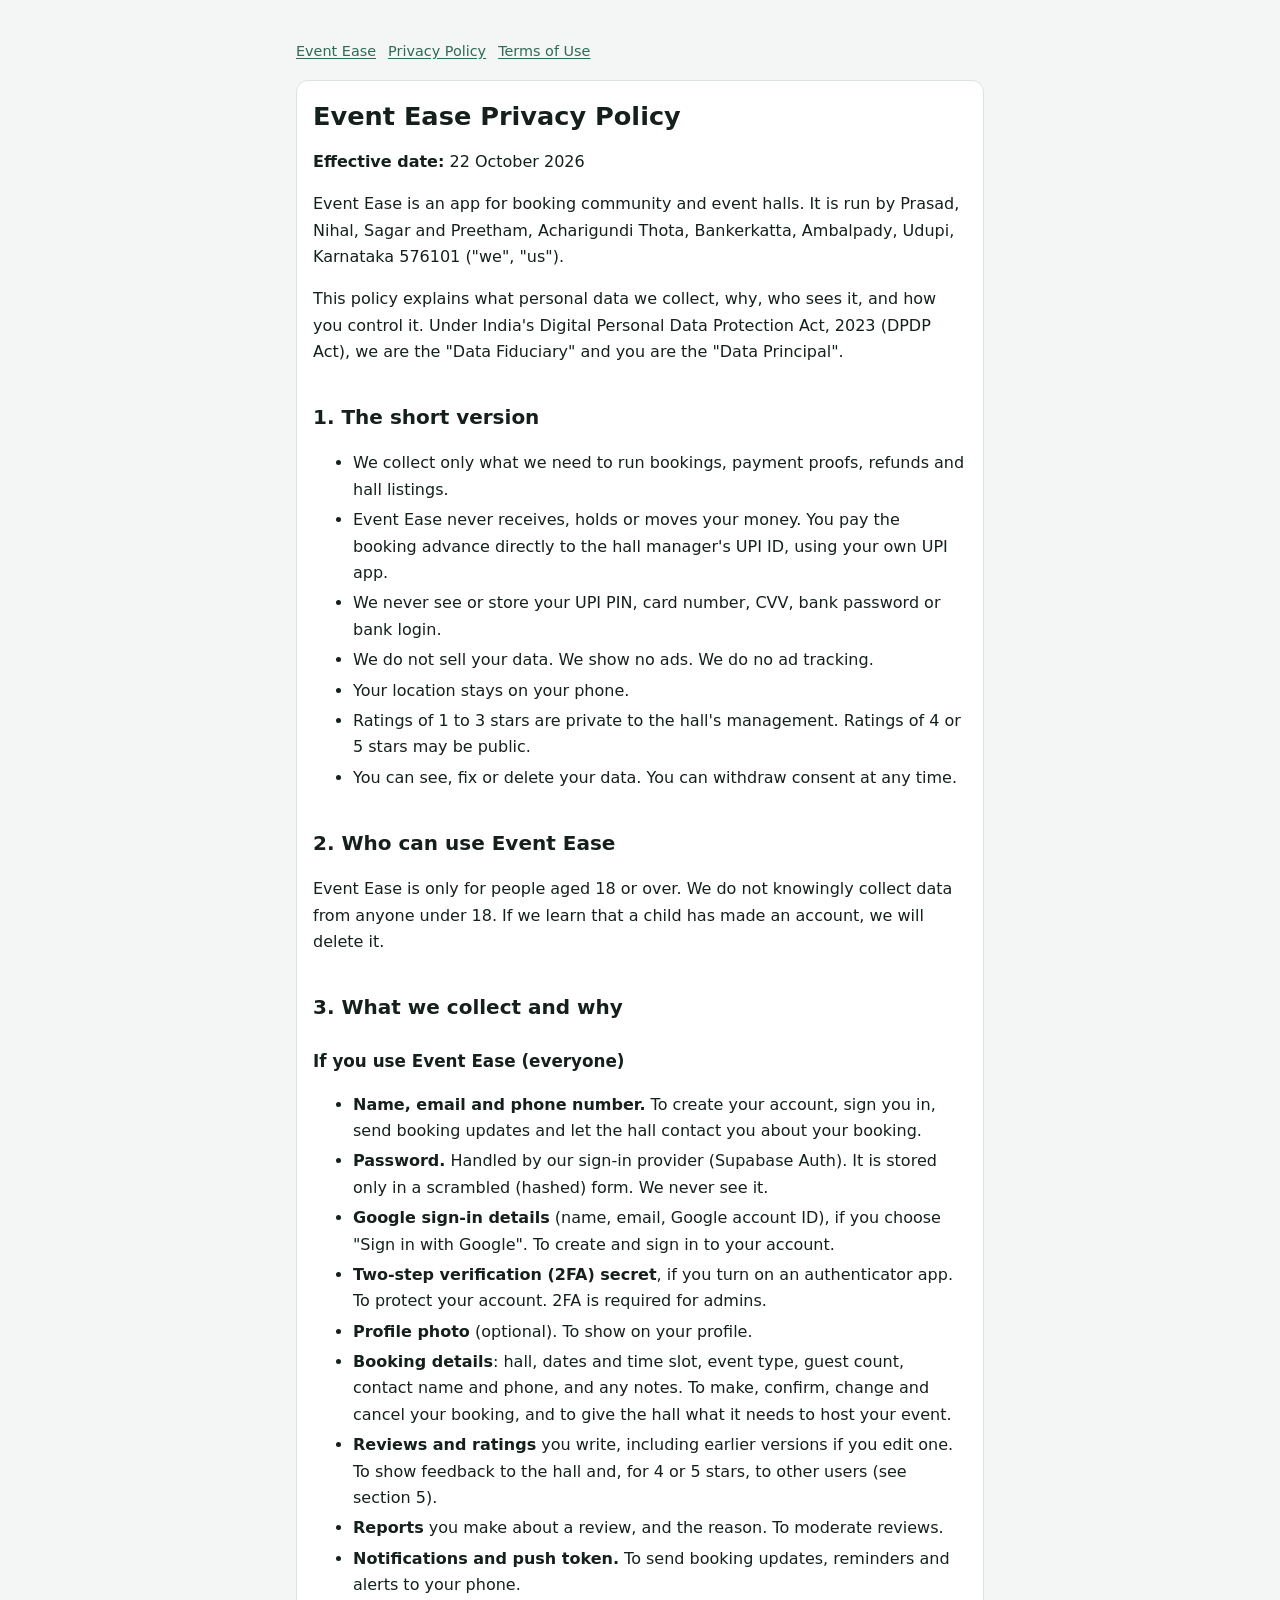
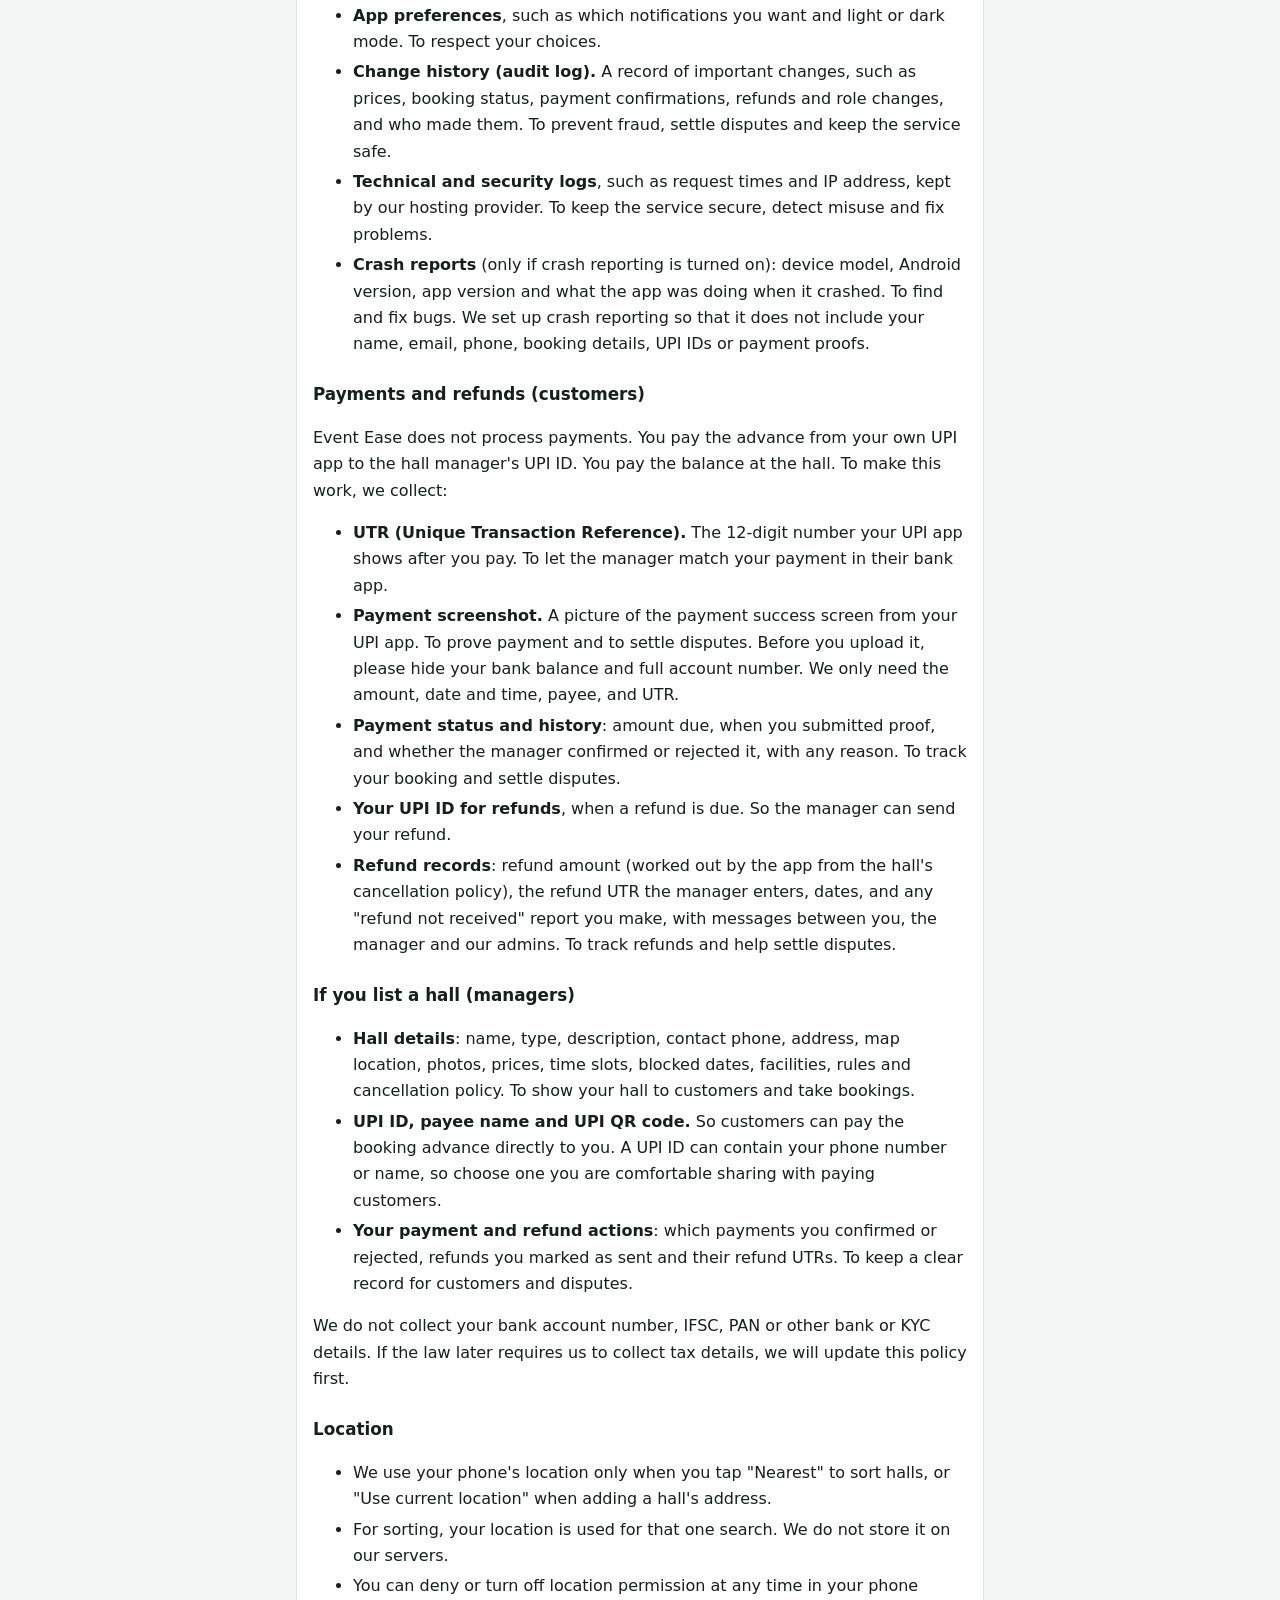
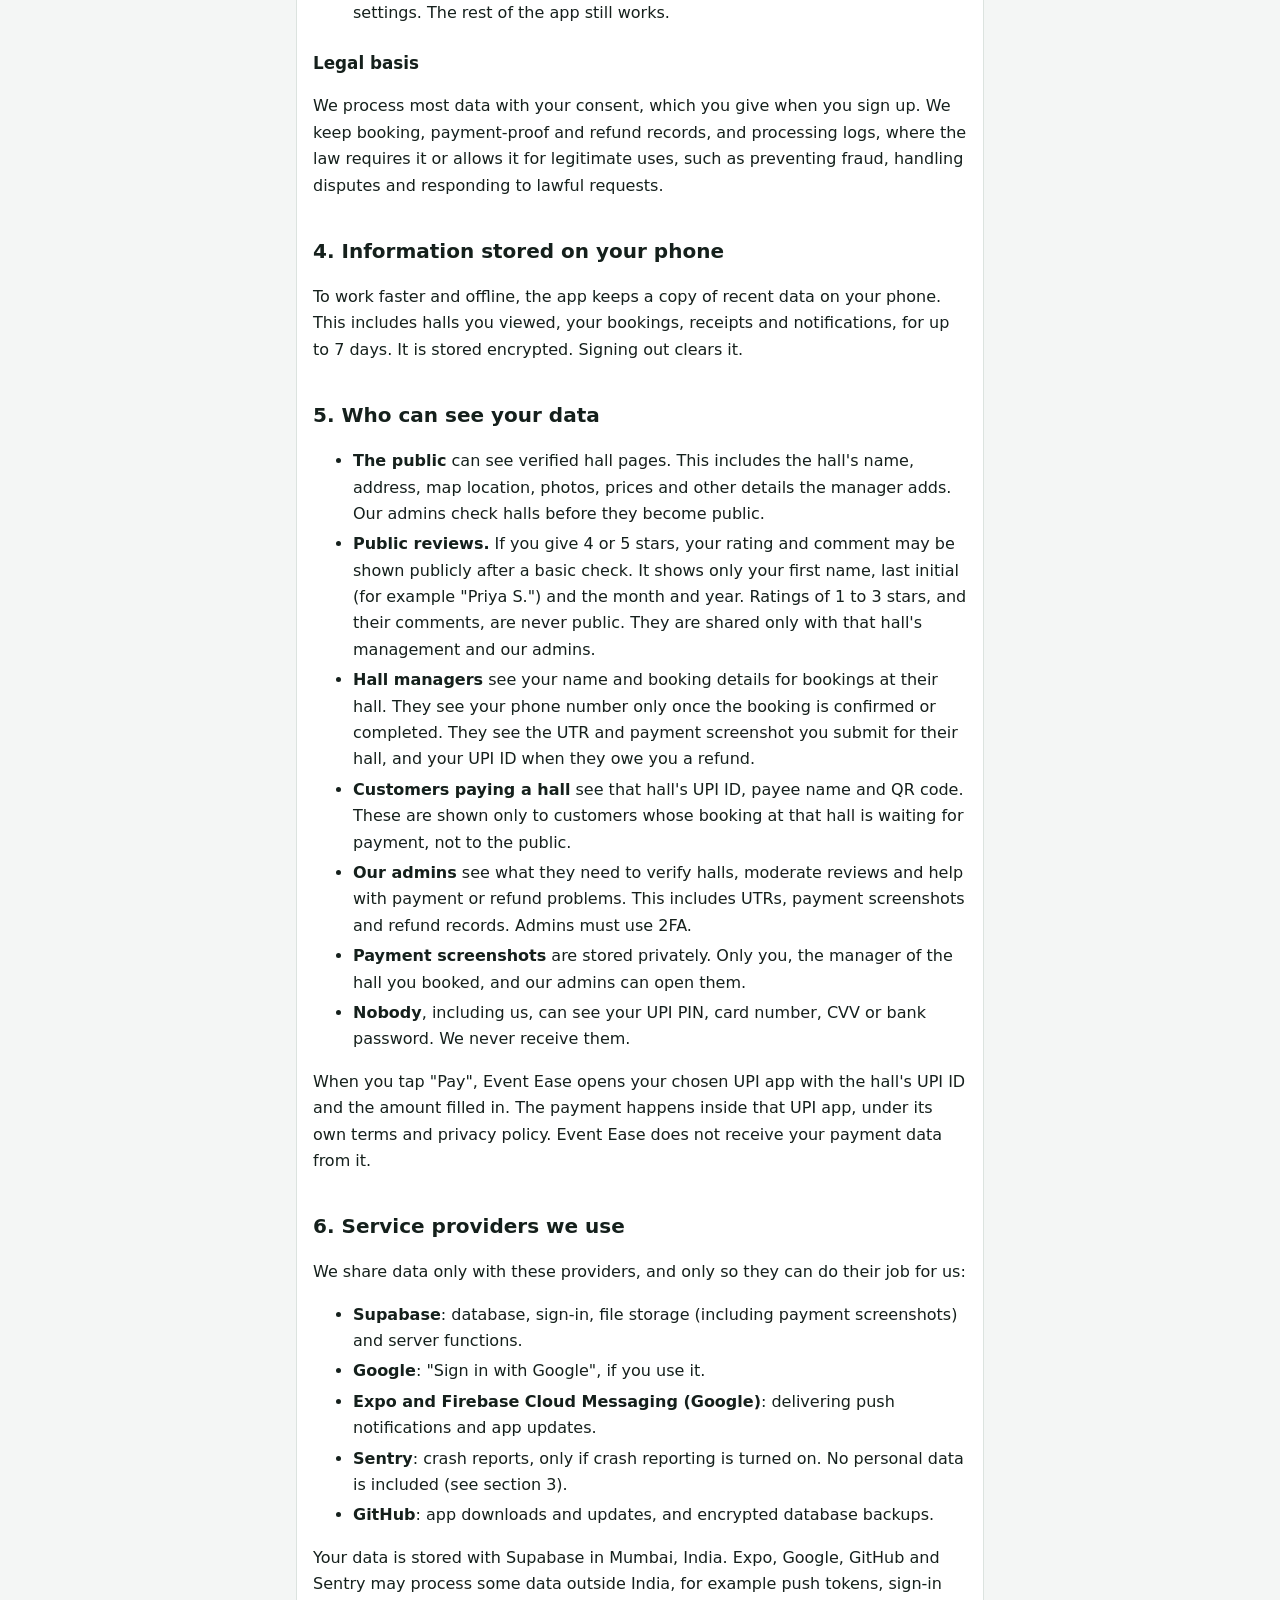
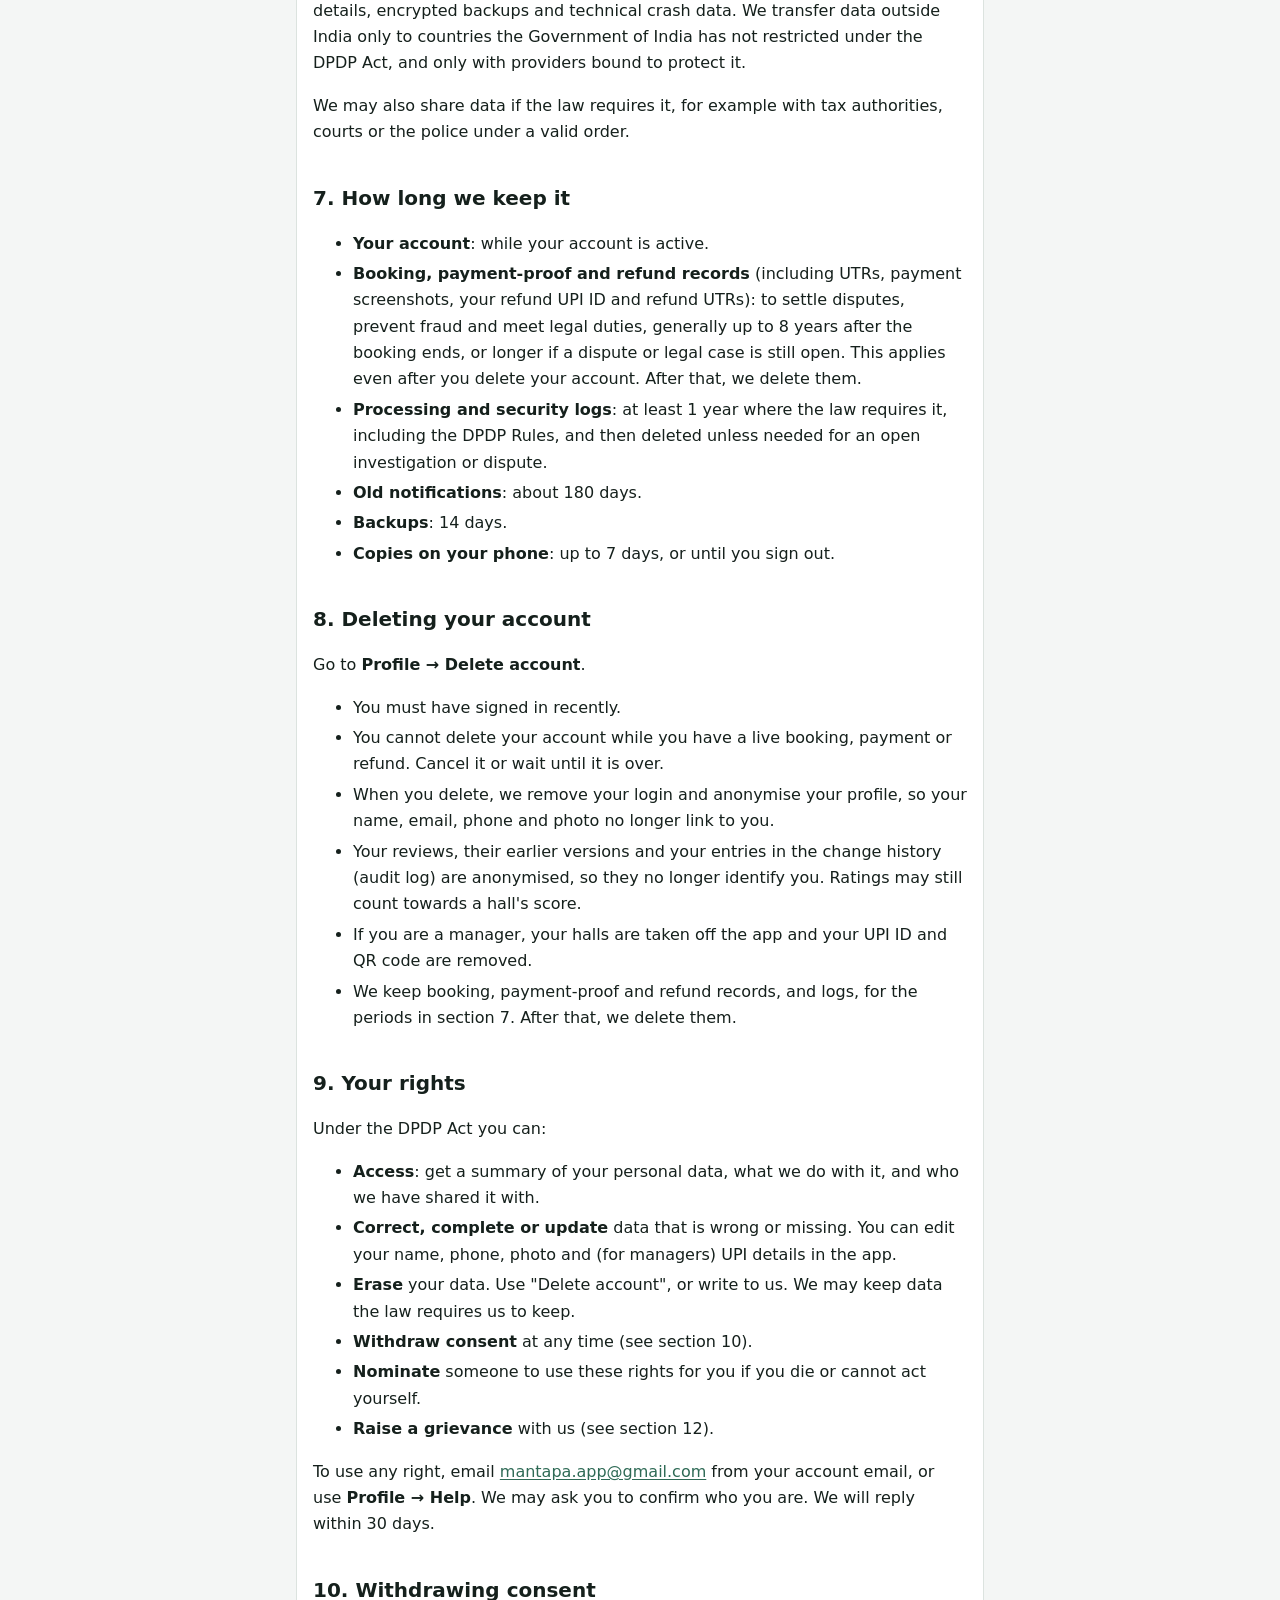
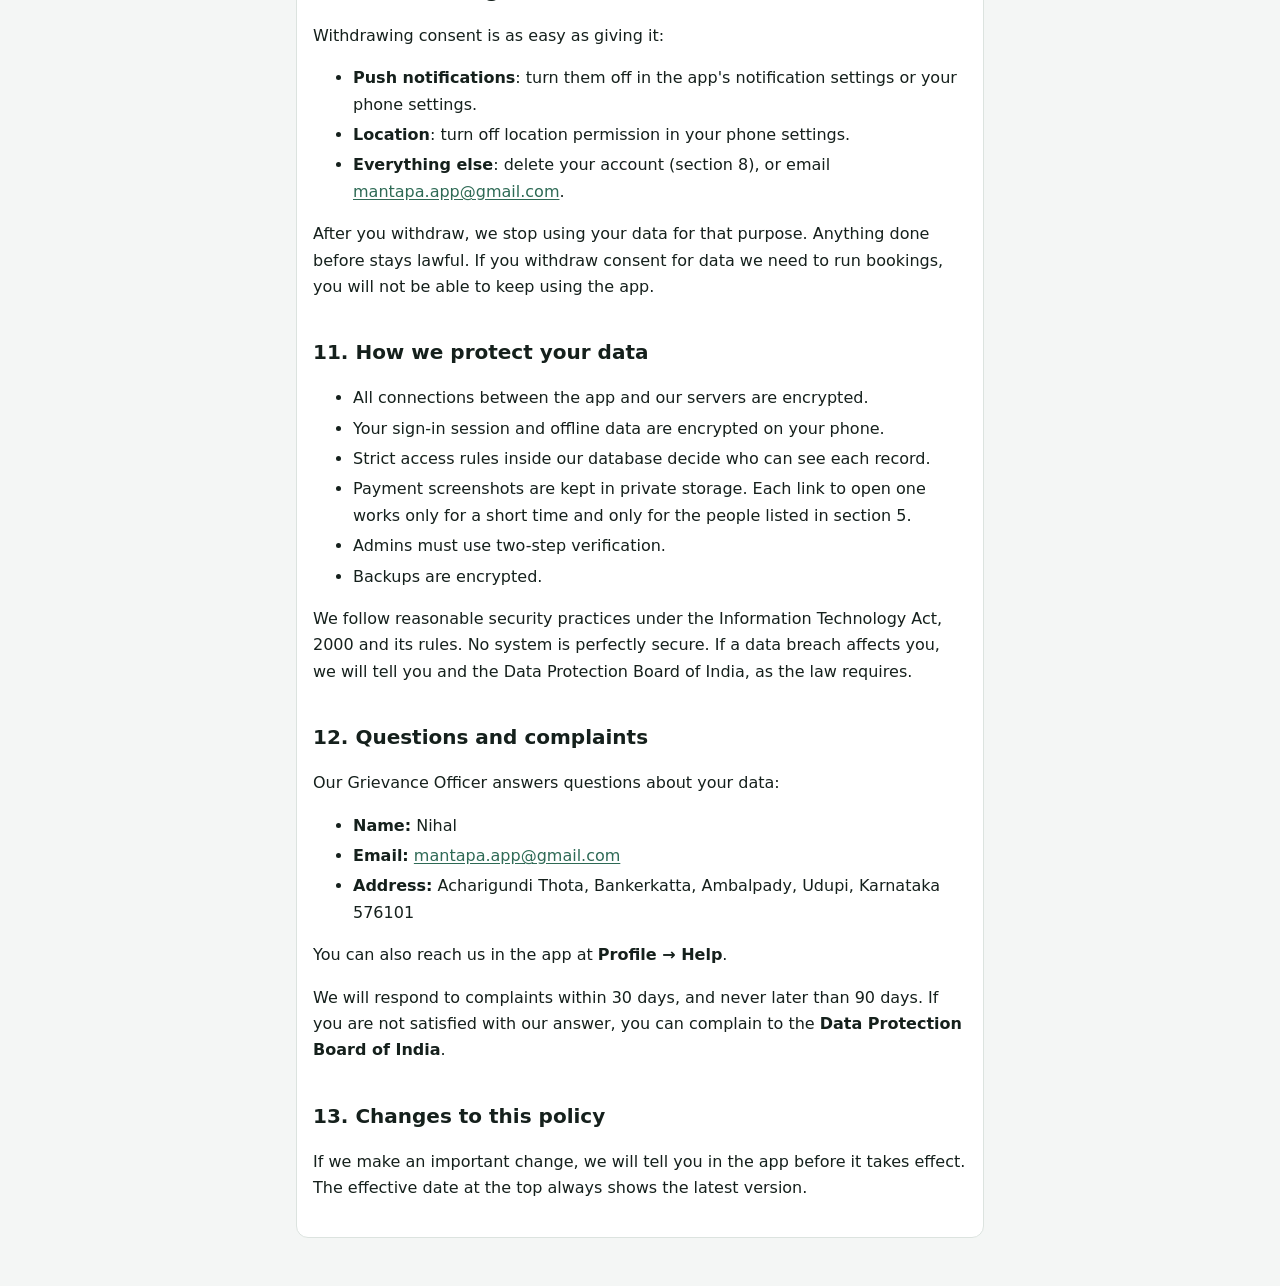
==== commit f2bd52bb: "Fix grievance contact" ====
--- a/privacy/index.html
+++ b/privacy/index.html
@@ -120,13 +120,13 @@
 <li><strong>Nominate</strong> someone to use these rights for you if you die or cannot act yourself.</li>
 <li><strong>Raise a grievance</strong> with us (see section 12).</li>
 </ul>
-<p>To use any right, email  from your account email, or use <strong>Profile → Help</strong>. We may ask you to confirm who you are. We will reply within 30 days.</p>
+<p>To use any right, email <a href="mailto:mantapa.app@gmail.com">mantapa.app@gmail.com</a> from your account email, or use <strong>Profile → Help</strong>. We may ask you to confirm who you are. We will reply within 30 days.</p>
 <h2>10. Withdrawing consent</h2>
 <p>Withdrawing consent is as easy as giving it:</p>
 <ul>
 <li><strong>Push notifications</strong>: turn them off in the app&#39;s notification settings or your phone settings.</li>
 <li><strong>Location</strong>: turn off location permission in your phone settings.</li>
-<li><strong>Everything else</strong>: delete your account (section 8), or email .</li>
+<li><strong>Everything else</strong>: delete your account (section 8), or email <a href="mailto:mantapa.app@gmail.com">mantapa.app@gmail.com</a>.</li>
 </ul>
 <p>After you withdraw, we stop using your data for that purpose. Anything done before stays lawful. If you withdraw consent for data we need to run bookings, you will not be able to keep using the app.</p>
 <h2>11. How we protect your data</h2>
@@ -143,7 +143,7 @@
 <p>Our Grievance Officer answers questions about your data:</p>
 <ul>
 <li><strong>Name:</strong> Nihal</li>
-<li><strong>Email:</strong> </li>
+<li><strong>Email:</strong> <a href="mailto:mantapa.app@gmail.com">mantapa.app@gmail.com</a></li>
 <li><strong>Address:</strong> Acharigundi Thota, Bankerkatta, Ambalpady, Udupi, Karnataka 576101</li>
 </ul>
 <p>You can also reach us in the app at <strong>Profile → Help</strong>.</p>
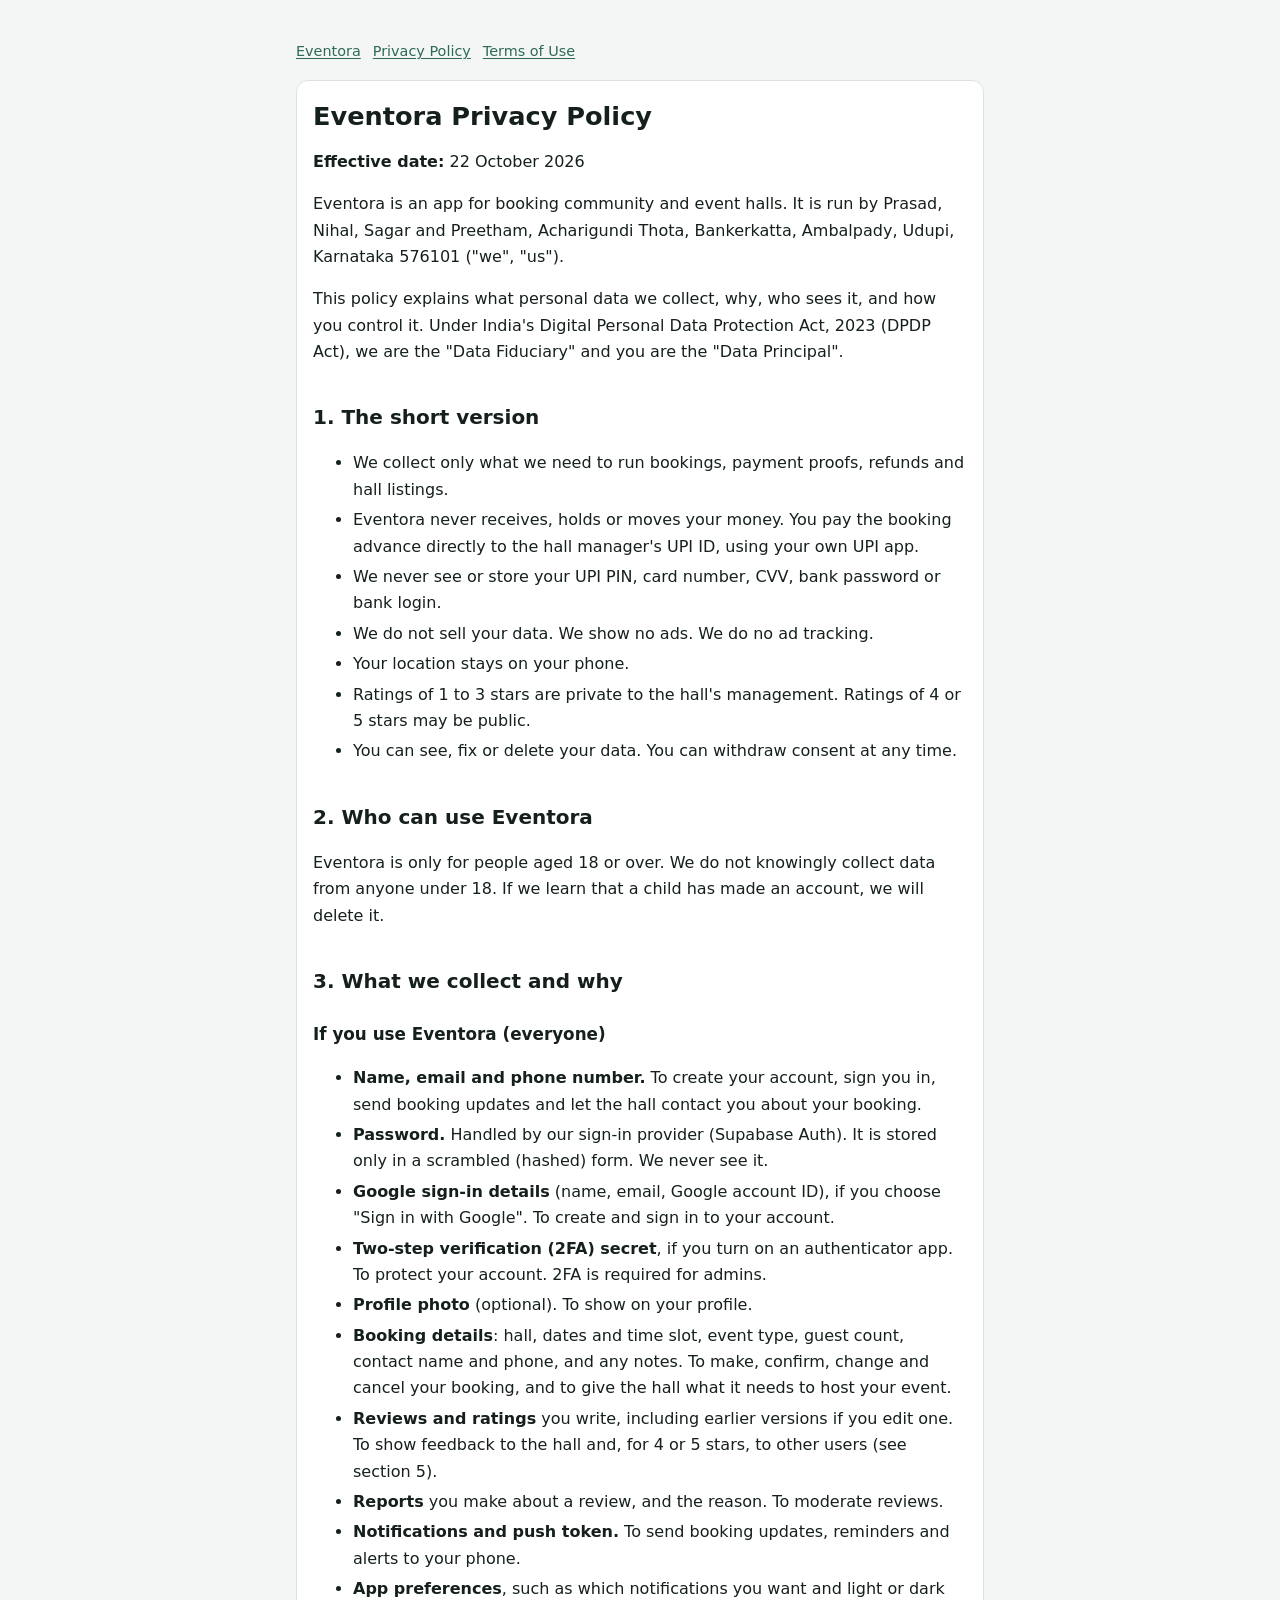
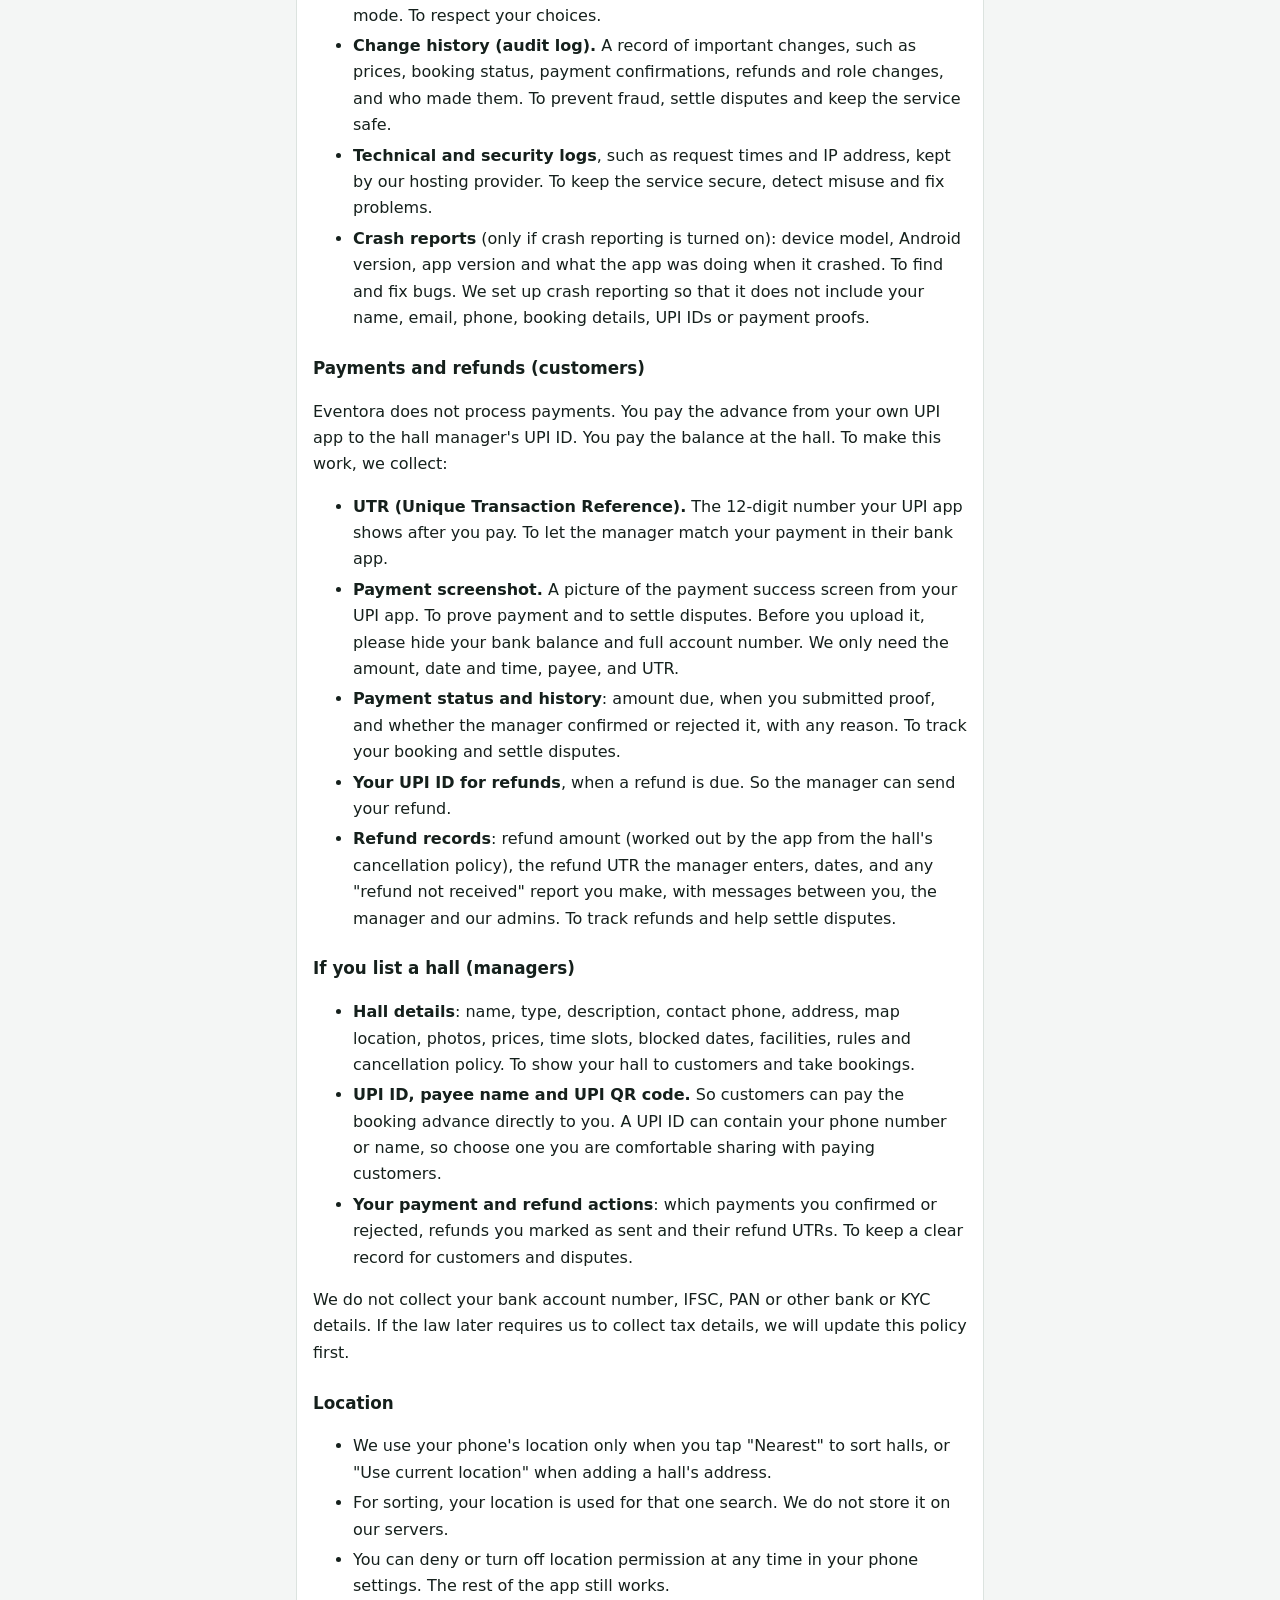
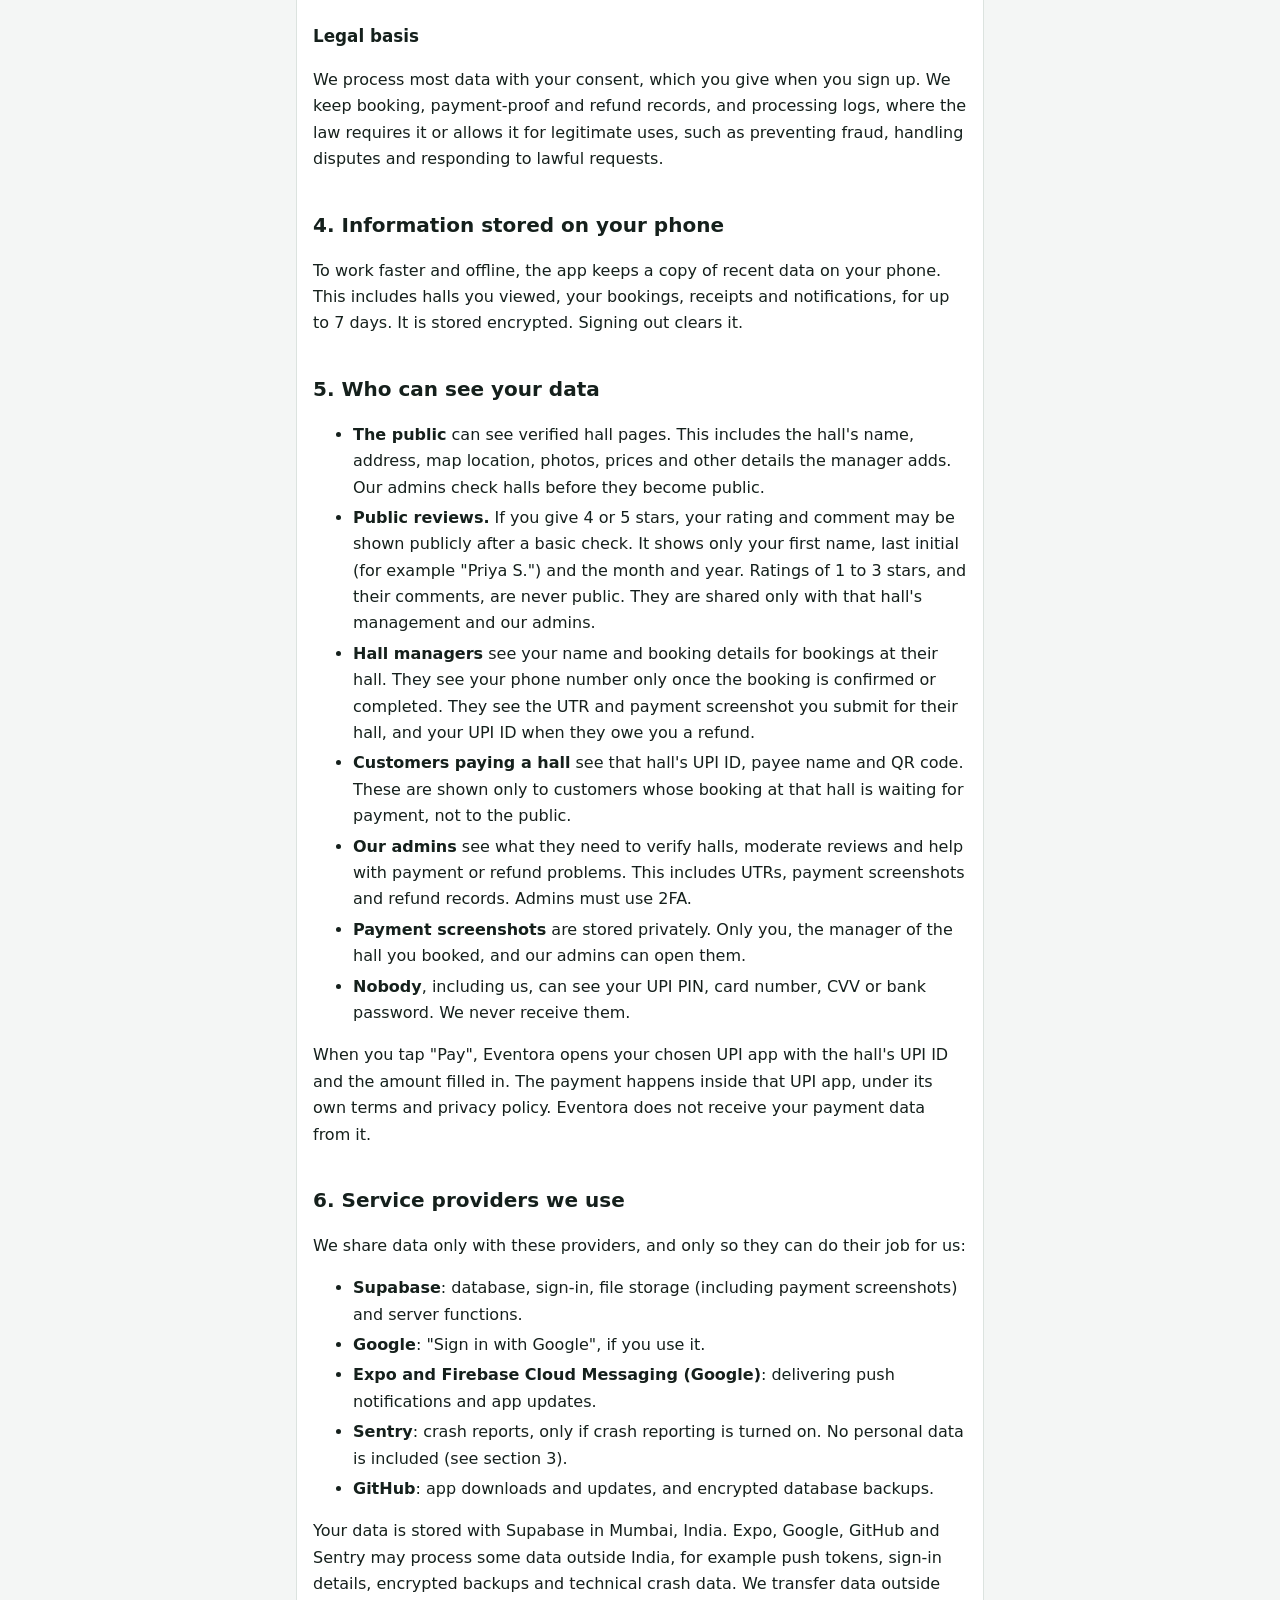
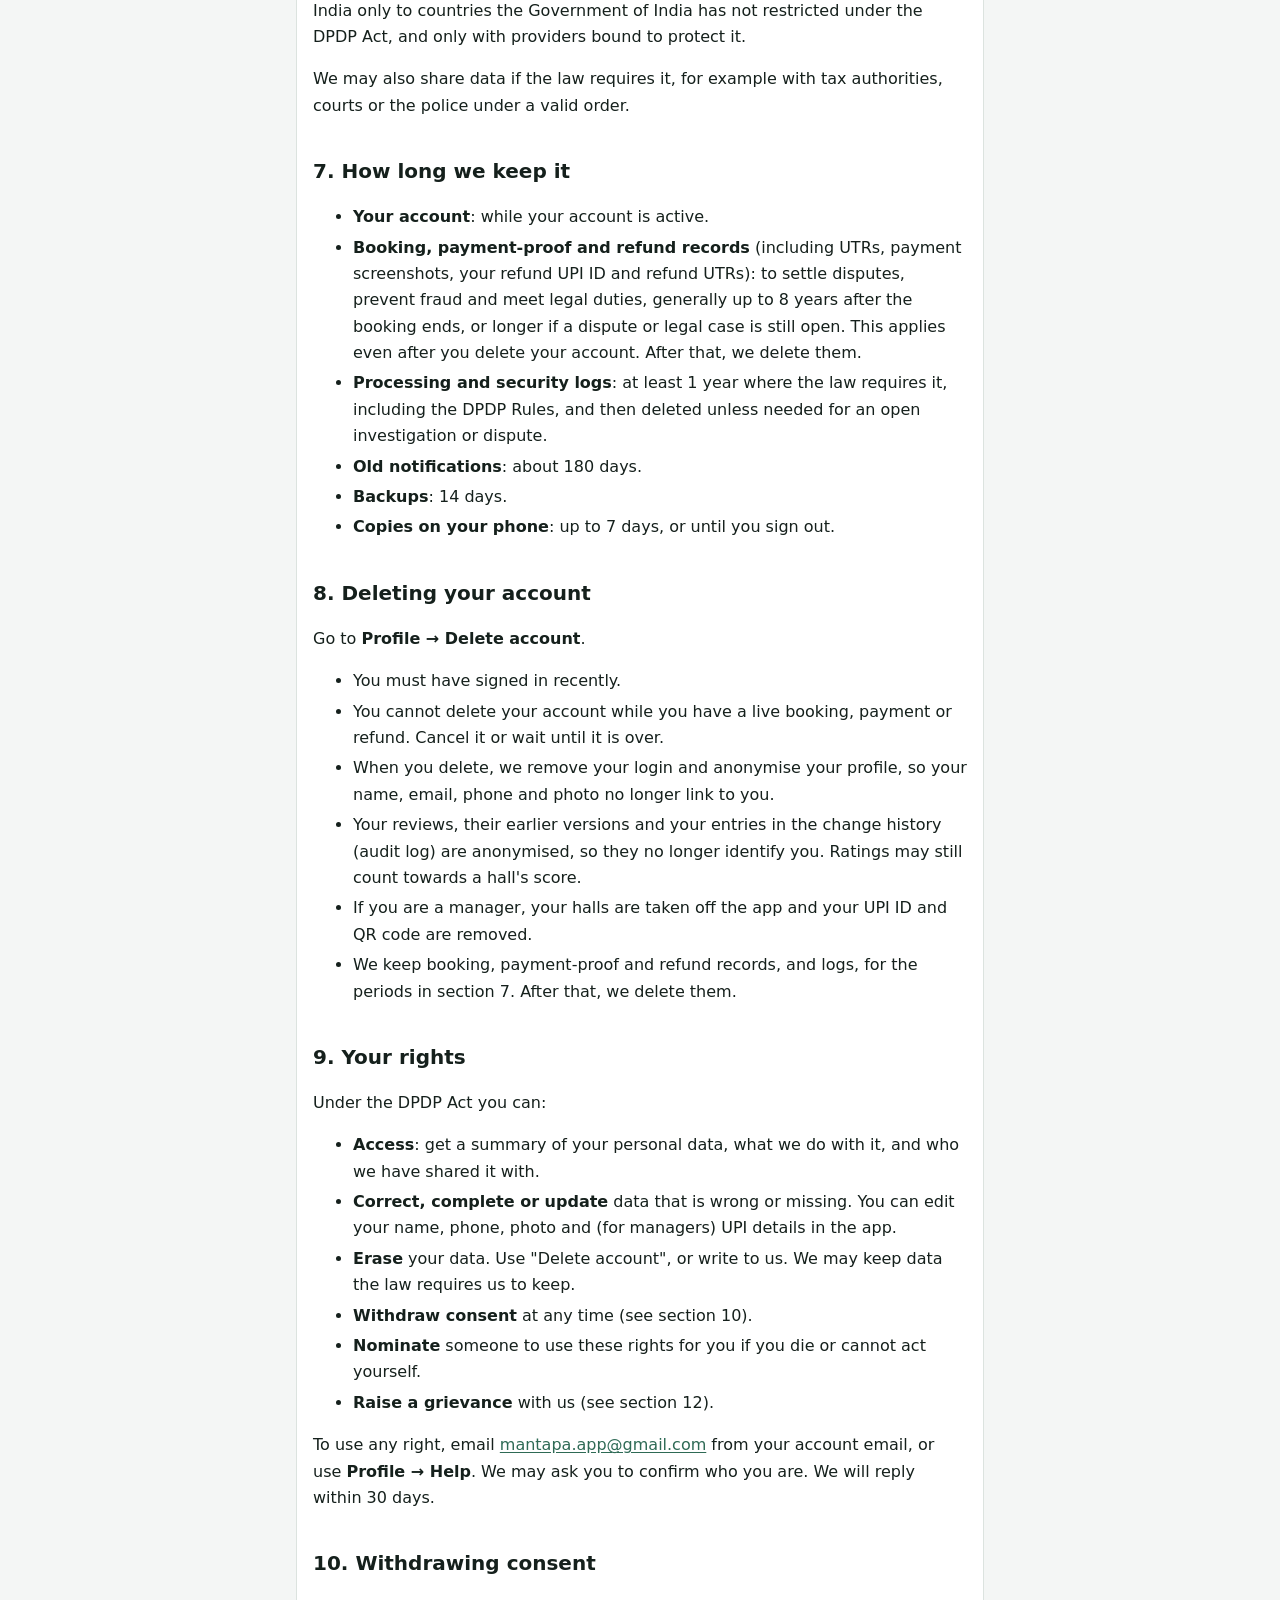
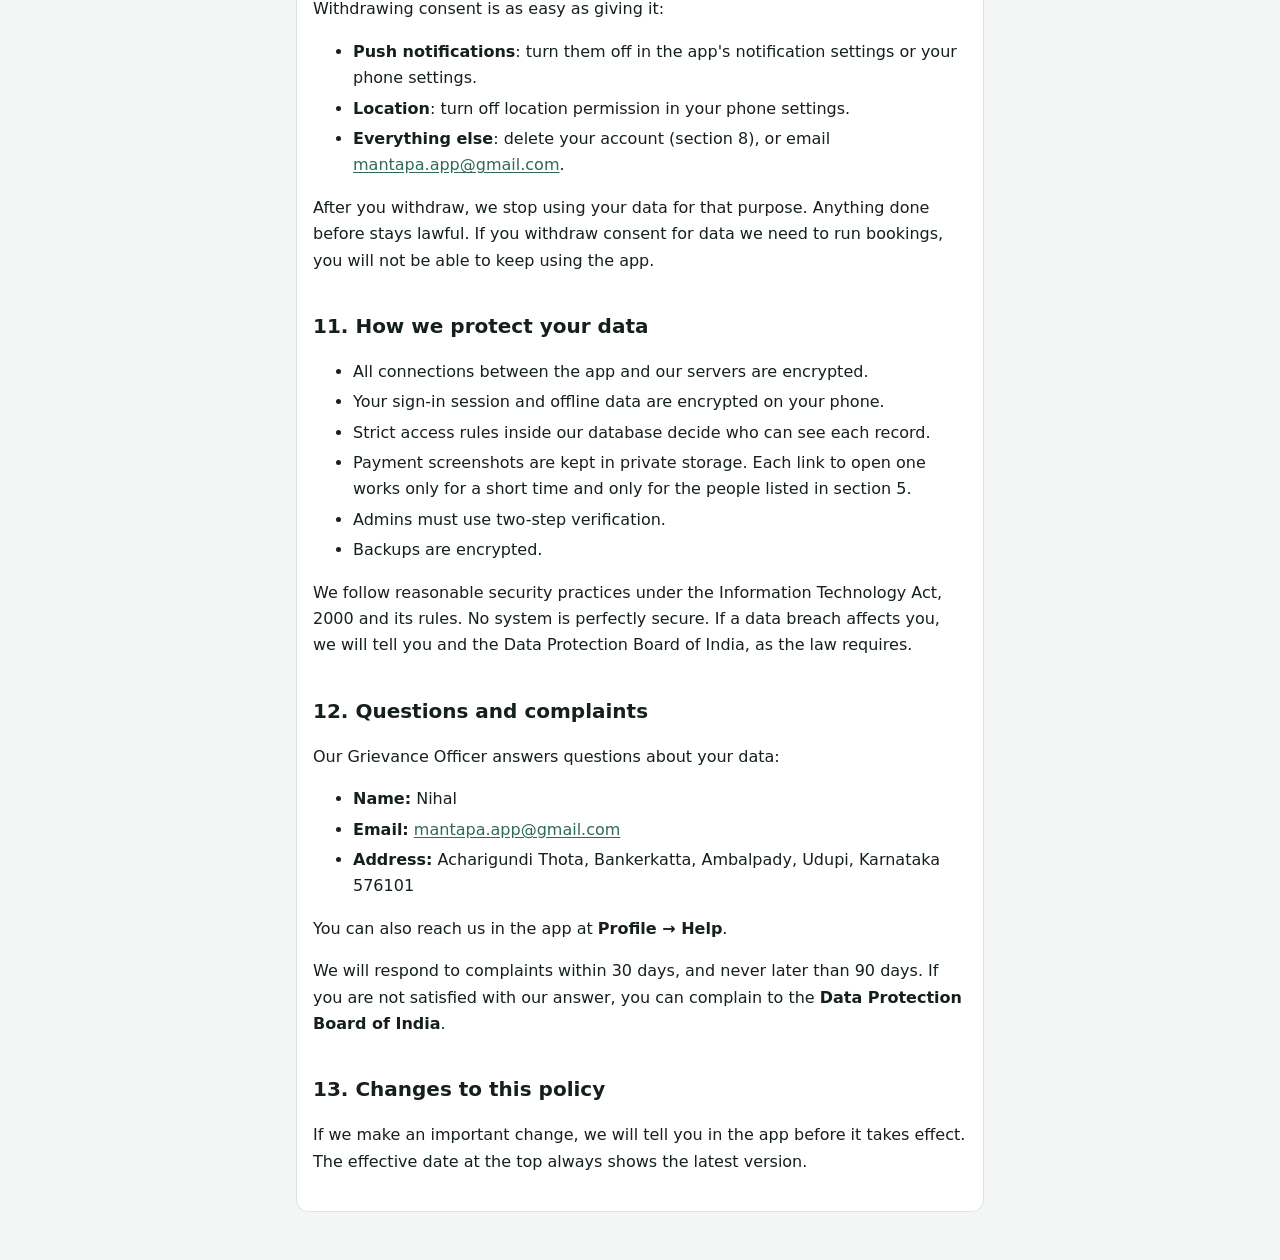
==== commit 58aff862: "Rename to Eventora" ====
--- a/privacy/index.html
+++ b/privacy/index.html
@@ -3,31 +3,31 @@
 <head>
 <meta charset="utf-8">
 <meta name="viewport" content="width=device-width, initial-scale=1">
-<title>Privacy Policy | Event Ease</title>
+<title>Privacy Policy | Eventora</title>
 <link rel="stylesheet" href="../style.css">
 </head>
 <body>
 <main>
-<nav><a href="../">Event Ease</a><a href="../privacy/">Privacy Policy</a><a href="../terms/">Terms of Use</a></nav>
+<nav><a href="../">Eventora</a><a href="../privacy/">Privacy Policy</a><a href="../terms/">Terms of Use</a></nav>
 <article class="card">
-<h1>Event Ease Privacy Policy</h1>
+<h1>Eventora Privacy Policy</h1>
 <p><strong>Effective date:</strong> 22 October 2026</p>
-<p>Event Ease is an app for booking community and event halls. It is run by Prasad, Nihal, Sagar and Preetham, Acharigundi Thota, Bankerkatta, Ambalpady, Udupi, Karnataka 576101 (&quot;we&quot;, &quot;us&quot;).</p>
+<p>Eventora is an app for booking community and event halls. It is run by Prasad, Nihal, Sagar and Preetham, Acharigundi Thota, Bankerkatta, Ambalpady, Udupi, Karnataka 576101 (&quot;we&quot;, &quot;us&quot;).</p>
 <p>This policy explains what personal data we collect, why, who sees it, and how you control it. Under India&#39;s Digital Personal Data Protection Act, 2023 (DPDP Act), we are the &quot;Data Fiduciary&quot; and you are the &quot;Data Principal&quot;.</p>
 <h2>1. The short version</h2>
 <ul>
 <li>We collect only what we need to run bookings, payment proofs, refunds and hall listings.</li>
-<li>Event Ease never receives, holds or moves your money. You pay the booking advance directly to the hall manager&#39;s UPI ID, using your own UPI app.</li>
+<li>Eventora never receives, holds or moves your money. You pay the booking advance directly to the hall manager&#39;s UPI ID, using your own UPI app.</li>
 <li>We never see or store your UPI PIN, card number, CVV, bank password or bank login.</li>
 <li>We do not sell your data. We show no ads. We do no ad tracking.</li>
 <li>Your location stays on your phone.</li>
 <li>Ratings of 1 to 3 stars are private to the hall&#39;s management. Ratings of 4 or 5 stars may be public.</li>
 <li>You can see, fix or delete your data. You can withdraw consent at any time.</li>
 </ul>
-<h2>2. Who can use Event Ease</h2>
-<p>Event Ease is only for people aged 18 or over. We do not knowingly collect data from anyone under 18. If we learn that a child has made an account, we will delete it.</p>
+<h2>2. Who can use Eventora</h2>
+<p>Eventora is only for people aged 18 or over. We do not knowingly collect data from anyone under 18. If we learn that a child has made an account, we will delete it.</p>
 <h2>3. What we collect and why</h2>
-<h3>If you use Event Ease (everyone)</h3>
+<h3>If you use Eventora (everyone)</h3>
 <ul>
 <li><strong>Name, email and phone number.</strong> To create your account, sign you in, send booking updates and let the hall contact you about your booking.</li>
 <li><strong>Password.</strong> Handled by our sign-in provider (Supabase Auth). It is stored only in a scrambled (hashed) form. We never see it.</li>
@@ -44,7 +44,7 @@
 <li><strong>Crash reports</strong> (only if crash reporting is turned on): device model, Android version, app version and what the app was doing when it crashed. To find and fix bugs. We set up crash reporting so that it does not include your name, email, phone, booking details, UPI IDs or payment proofs.</li>
 </ul>
 <h3>Payments and refunds (customers)</h3>
-<p>Event Ease does not process payments. You pay the advance from your own UPI app to the hall manager&#39;s UPI ID. You pay the balance at the hall. To make this work, we collect:</p>
+<p>Eventora does not process payments. You pay the advance from your own UPI app to the hall manager&#39;s UPI ID. You pay the balance at the hall. To make this work, we collect:</p>
 <ul>
 <li><strong>UTR (Unique Transaction Reference).</strong> The 12-digit number your UPI app shows after you pay. To let the manager match your payment in their bank app.</li>
 <li><strong>Payment screenshot.</strong> A picture of the payment success screen from your UPI app. To prove payment and to settle disputes. Before you upload it, please hide your bank balance and full account number. We only need the amount, date and time, payee, and UTR.</li>
@@ -79,7 +79,7 @@
 <li><strong>Payment screenshots</strong> are stored privately. Only you, the manager of the hall you booked, and our admins can open them.</li>
 <li><strong>Nobody</strong>, including us, can see your UPI PIN, card number, CVV or bank password. We never receive them.</li>
 </ul>
-<p>When you tap &quot;Pay&quot;, Event Ease opens your chosen UPI app with the hall&#39;s UPI ID and the amount filled in. The payment happens inside that UPI app, under its own terms and privacy policy. Event Ease does not receive your payment data from it.</p>
+<p>When you tap &quot;Pay&quot;, Eventora opens your chosen UPI app with the hall&#39;s UPI ID and the amount filled in. The payment happens inside that UPI app, under its own terms and privacy policy. Eventora does not receive your payment data from it.</p>
 <h2>6. Service providers we use</h2>
 <p>We share data only with these providers, and only so they can do their job for us:</p>
 <ul>
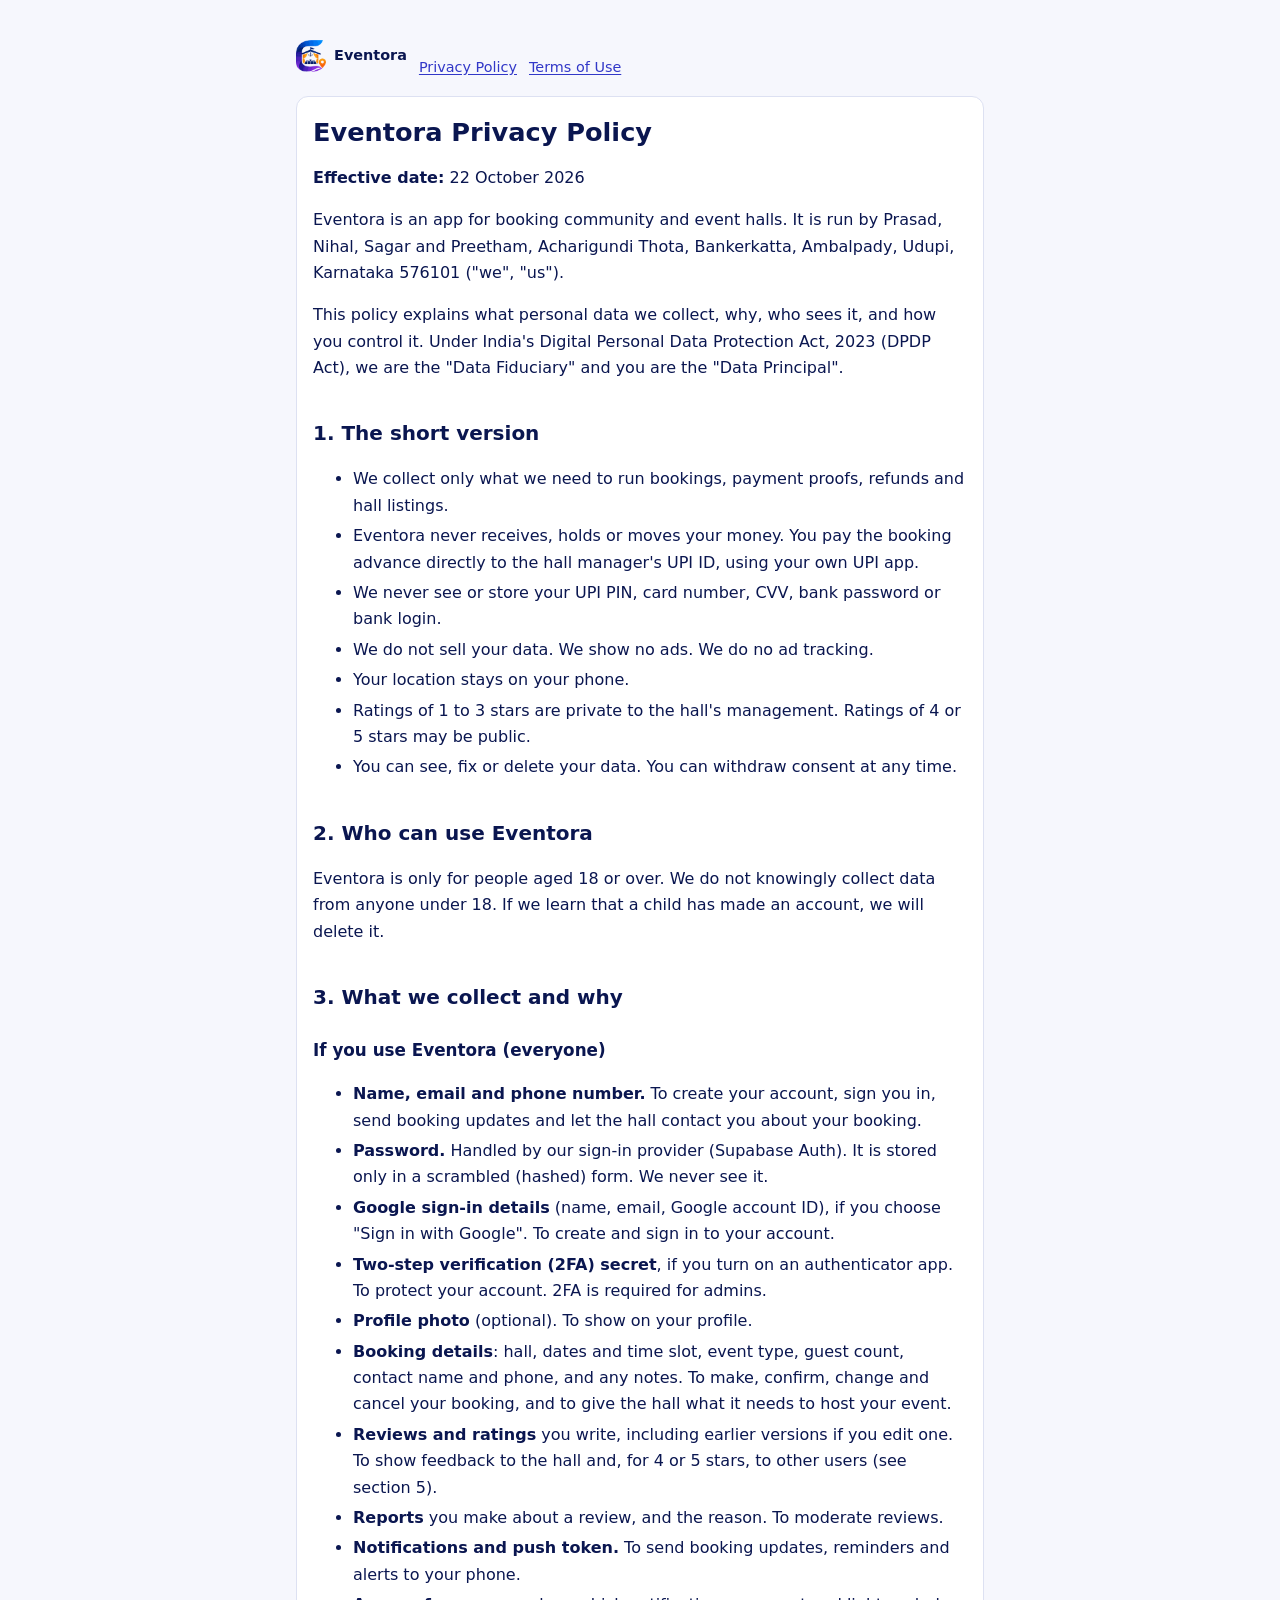
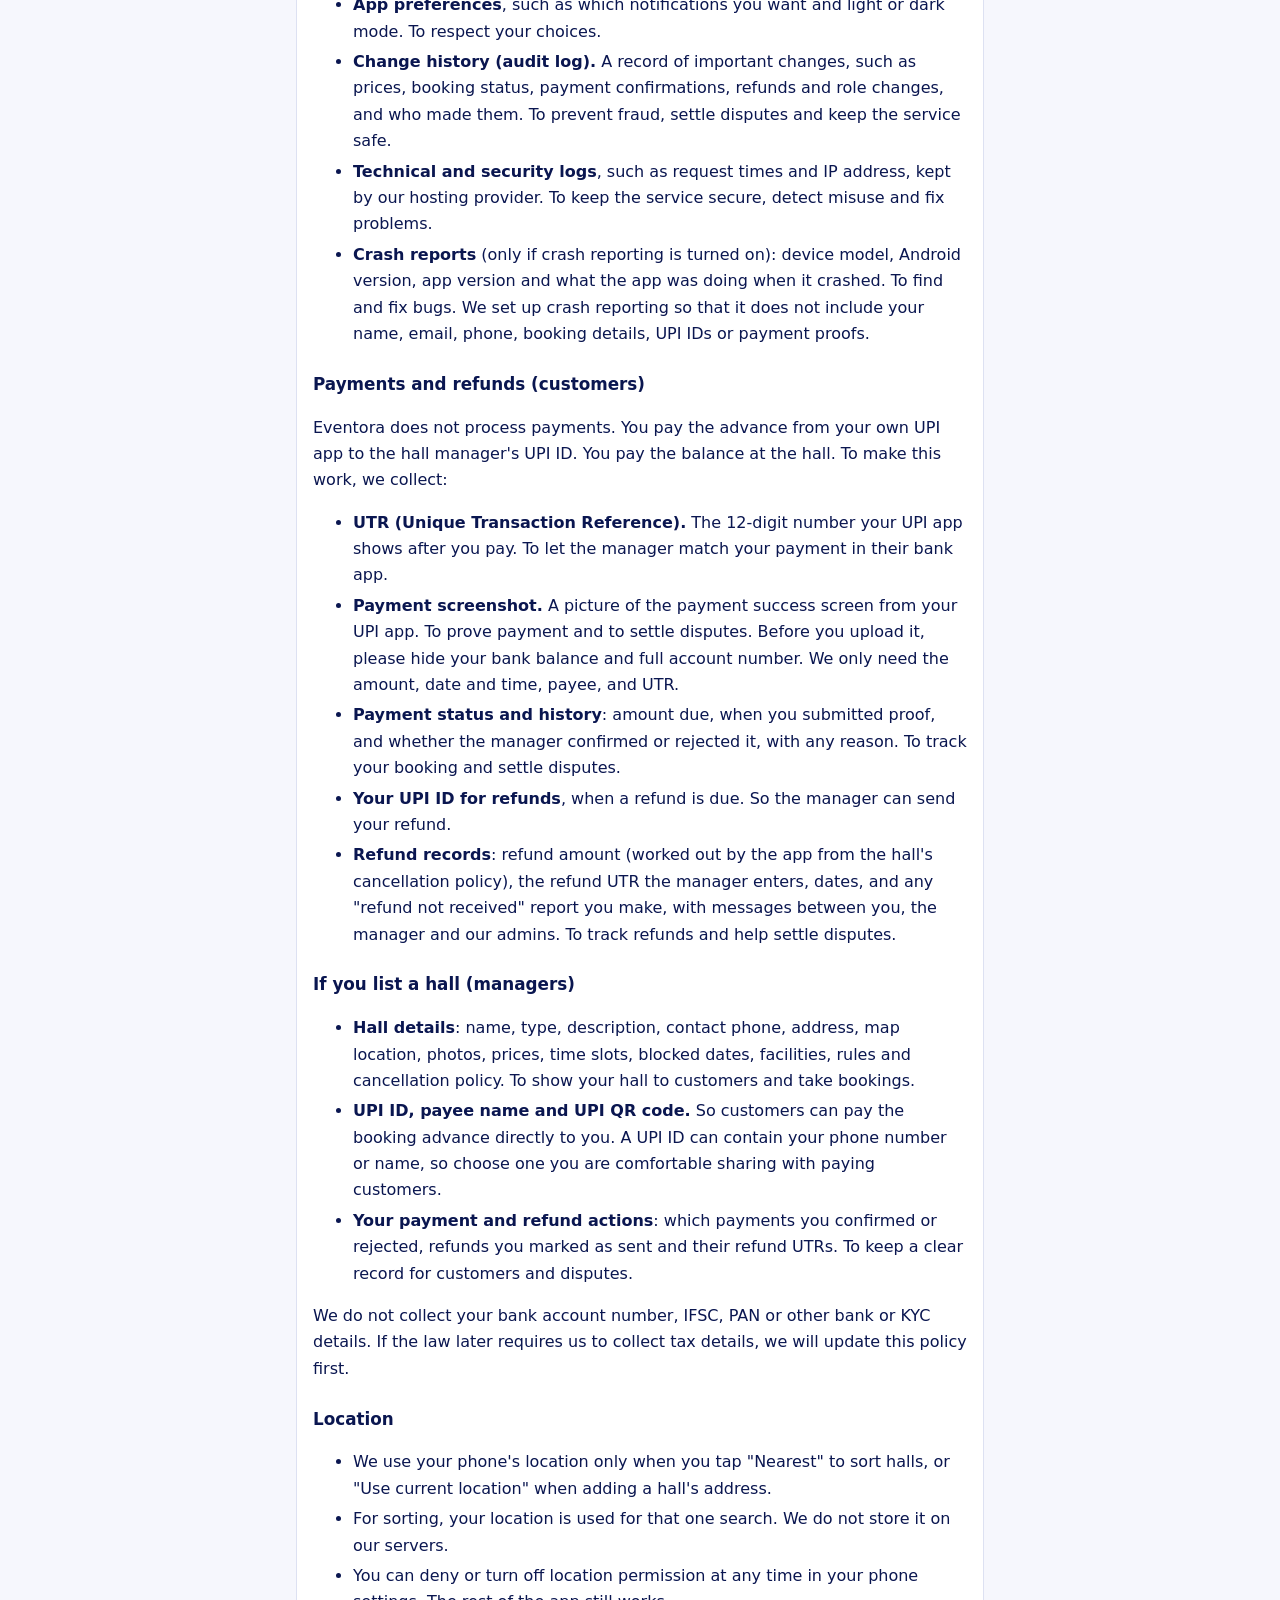
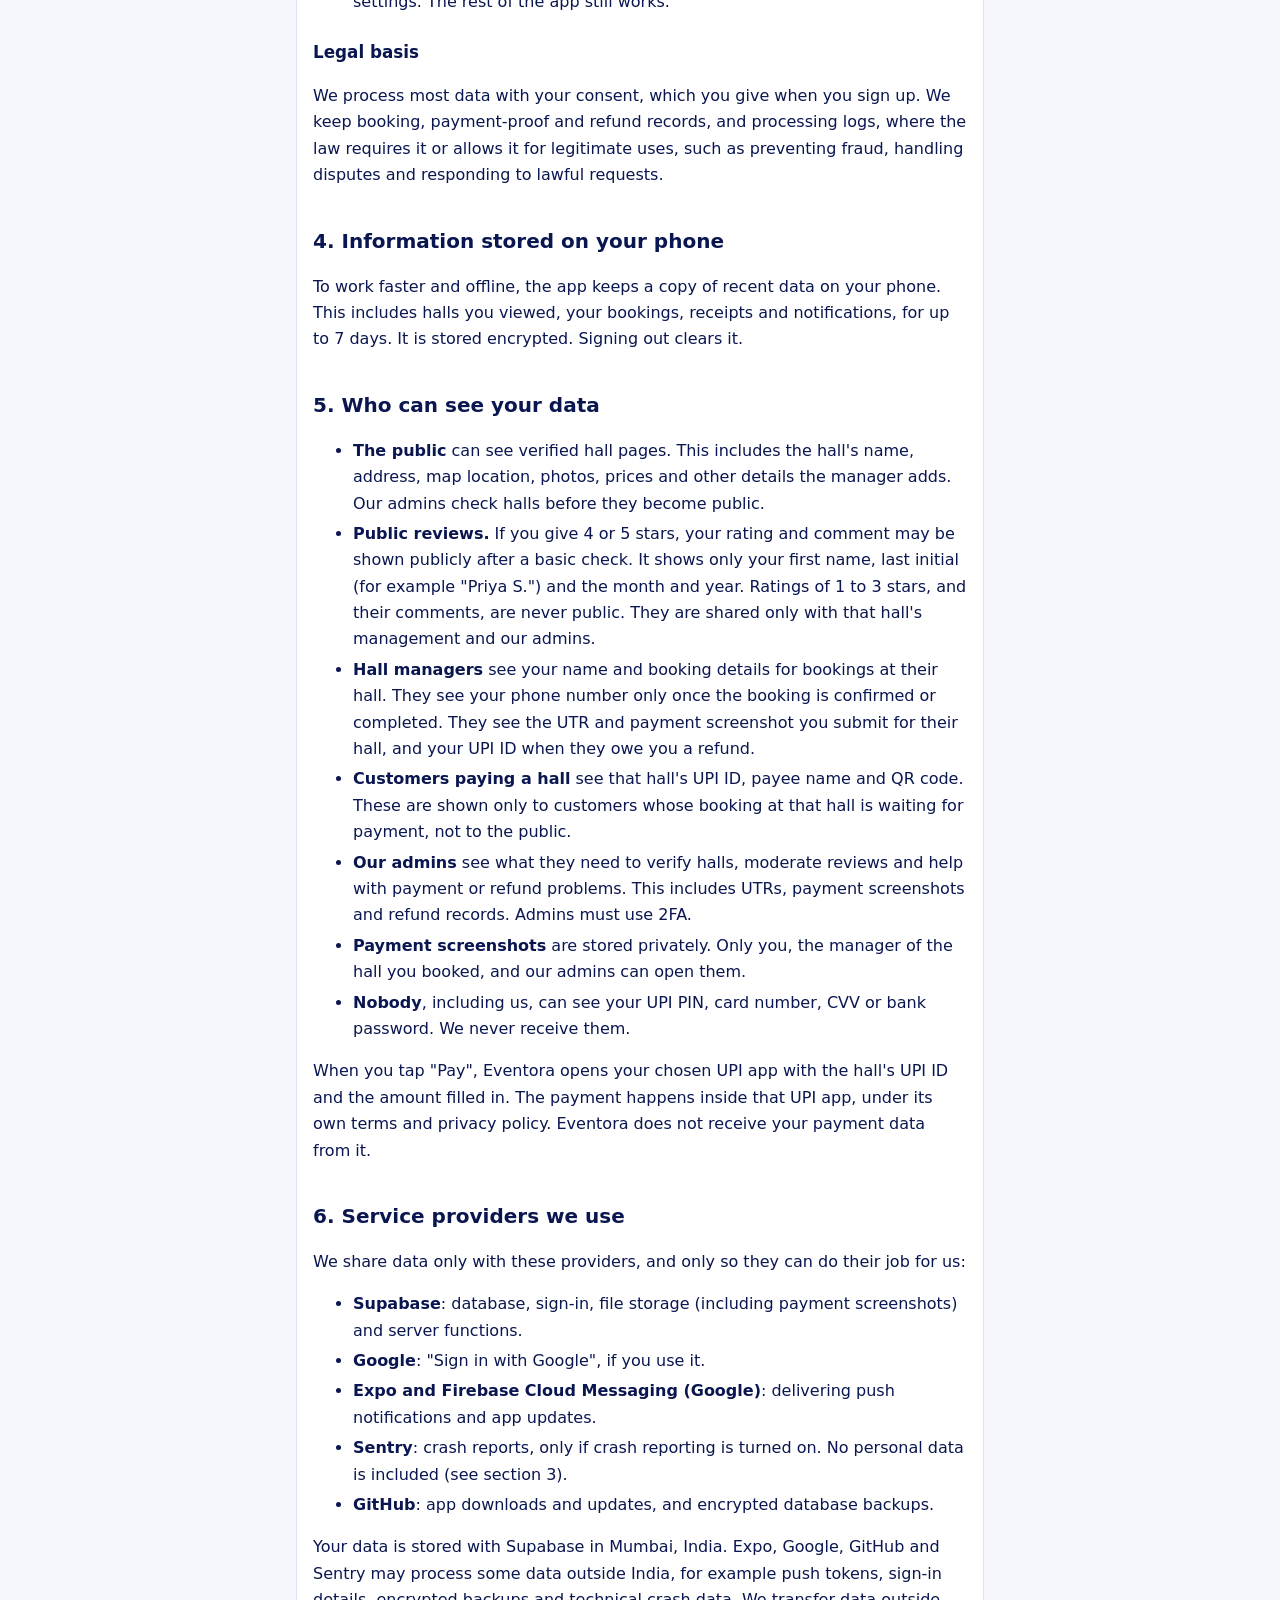
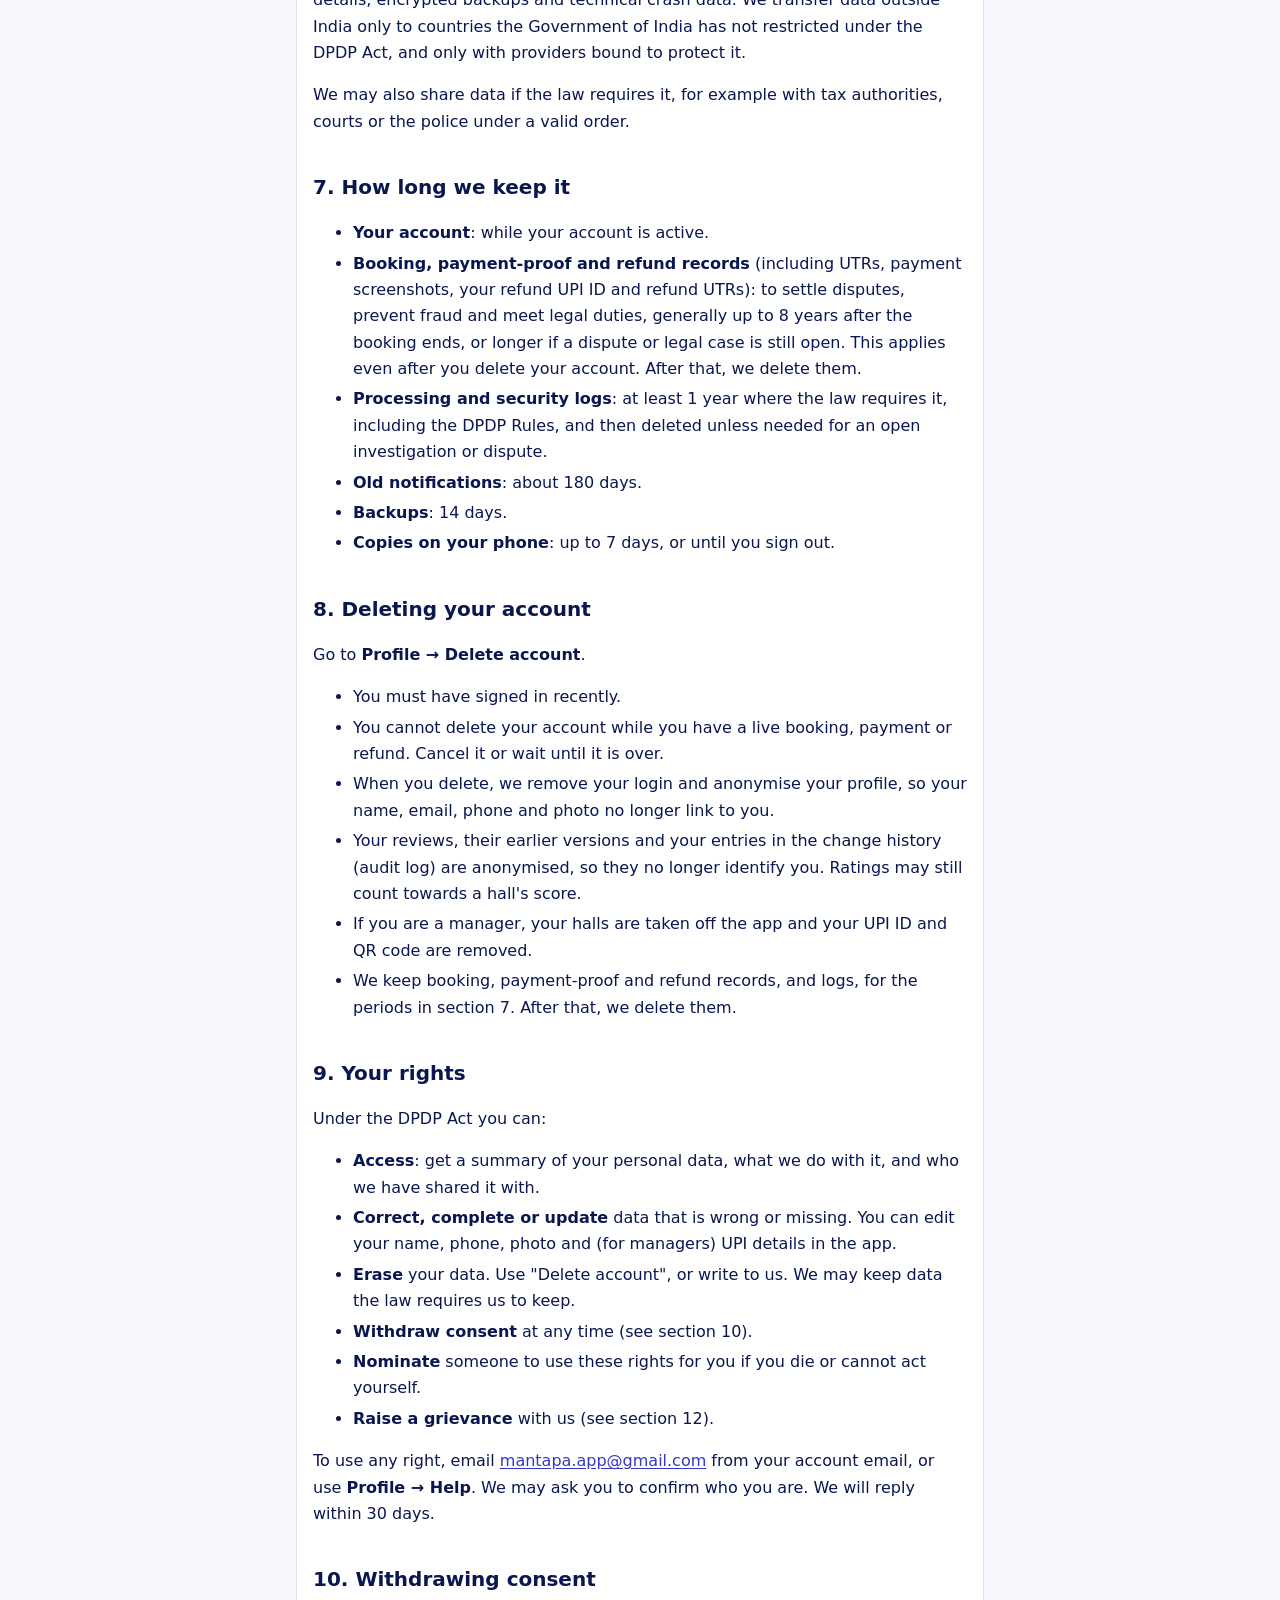
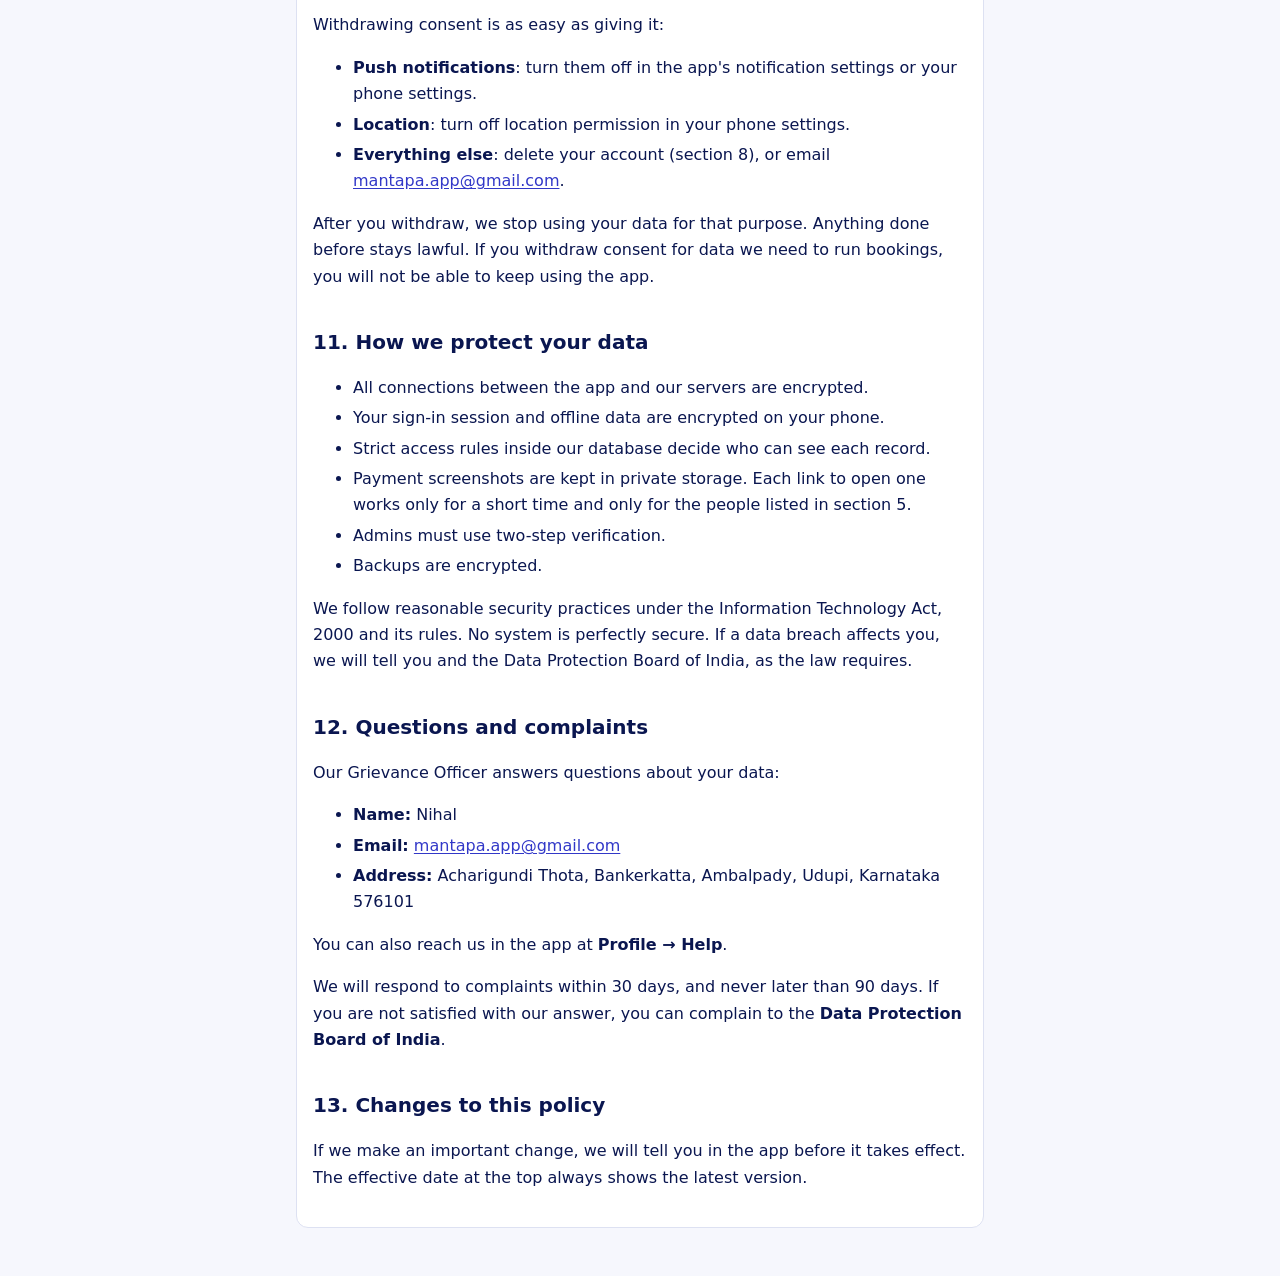
==== commit 68fce767: "Eventora brand colours Co-Authored-By: Claude Sonnet 5.5 <noreply@anthropic.com>" ====
--- a/privacy/index.html
+++ b/privacy/index.html
@@ -8,7 +8,7 @@
 </head>
 <body>
 <main>
-<nav><a href="../">Eventora</a><a href="../privacy/">Privacy Policy</a><a href="../terms/">Terms of Use</a></nav>
+<nav><a class="brand" href="../"><img src="../logo-mark.png" alt="" width="30" height="32">Eventora</a><a href="../privacy/">Privacy Policy</a><a href="../terms/">Terms of Use</a></nav>
 <article class="card">
 <h1>Eventora Privacy Policy</h1>
 <p><strong>Effective date:</strong> 22 October 2026</p>
--- a/style.css
+++ b/style.css
@@ -1,5 +1,5 @@
-:root{--bg:#F4F6F5;--surface:#FFFFFF;--ink:#15201C;--muted:#5C6964;--line:#DCE3DF;--accent:#2E6A55}
-@media (prefers-color-scheme:dark){:root{--bg:#0E1412;--surface:#161D1A;--ink:#E7EEEA;--muted:#9AA8A2;--line:#26302C;--accent:#7CC4A4}}
+:root{--bg:#F6F7FD;--surface:#FFFFFF;--ink:#0A1650;--muted:#515985;--line:#DDE1F2;--accent:#3238C8}
+@media (prefers-color-scheme:dark){:root{--bg:#0B1030;--surface:#131A40;--ink:#E8EBFA;--muted:#A3AAD0;--line:#29326A;--accent:#97A3FF}.brand img{background:#fff;border-radius:8px;padding:3px}}
 *{box-sizing:border-box}
 body{margin:0;background:var(--bg);color:var(--ink);font:16px/1.65 system-ui,-apple-system,"Segoe UI",Roboto,"Helvetica Neue",Arial,sans-serif}
 main{max-width:720px;margin:0 auto;padding:24px 16px 48px}
@@ -17,3 +17,6 @@
 hr{border:0;border-top:1px solid var(--line);margin:1.5em 0}
 nav,footer{color:var(--muted);font-size:.9rem;margin:16px 0}
 nav a,footer a{margin-right:12px}
+
+nav a.brand{display:inline-flex;align-items:center;gap:8px;color:var(--ink);font-weight:600;text-decoration:none}
+.brand img{height:32px;width:auto}
